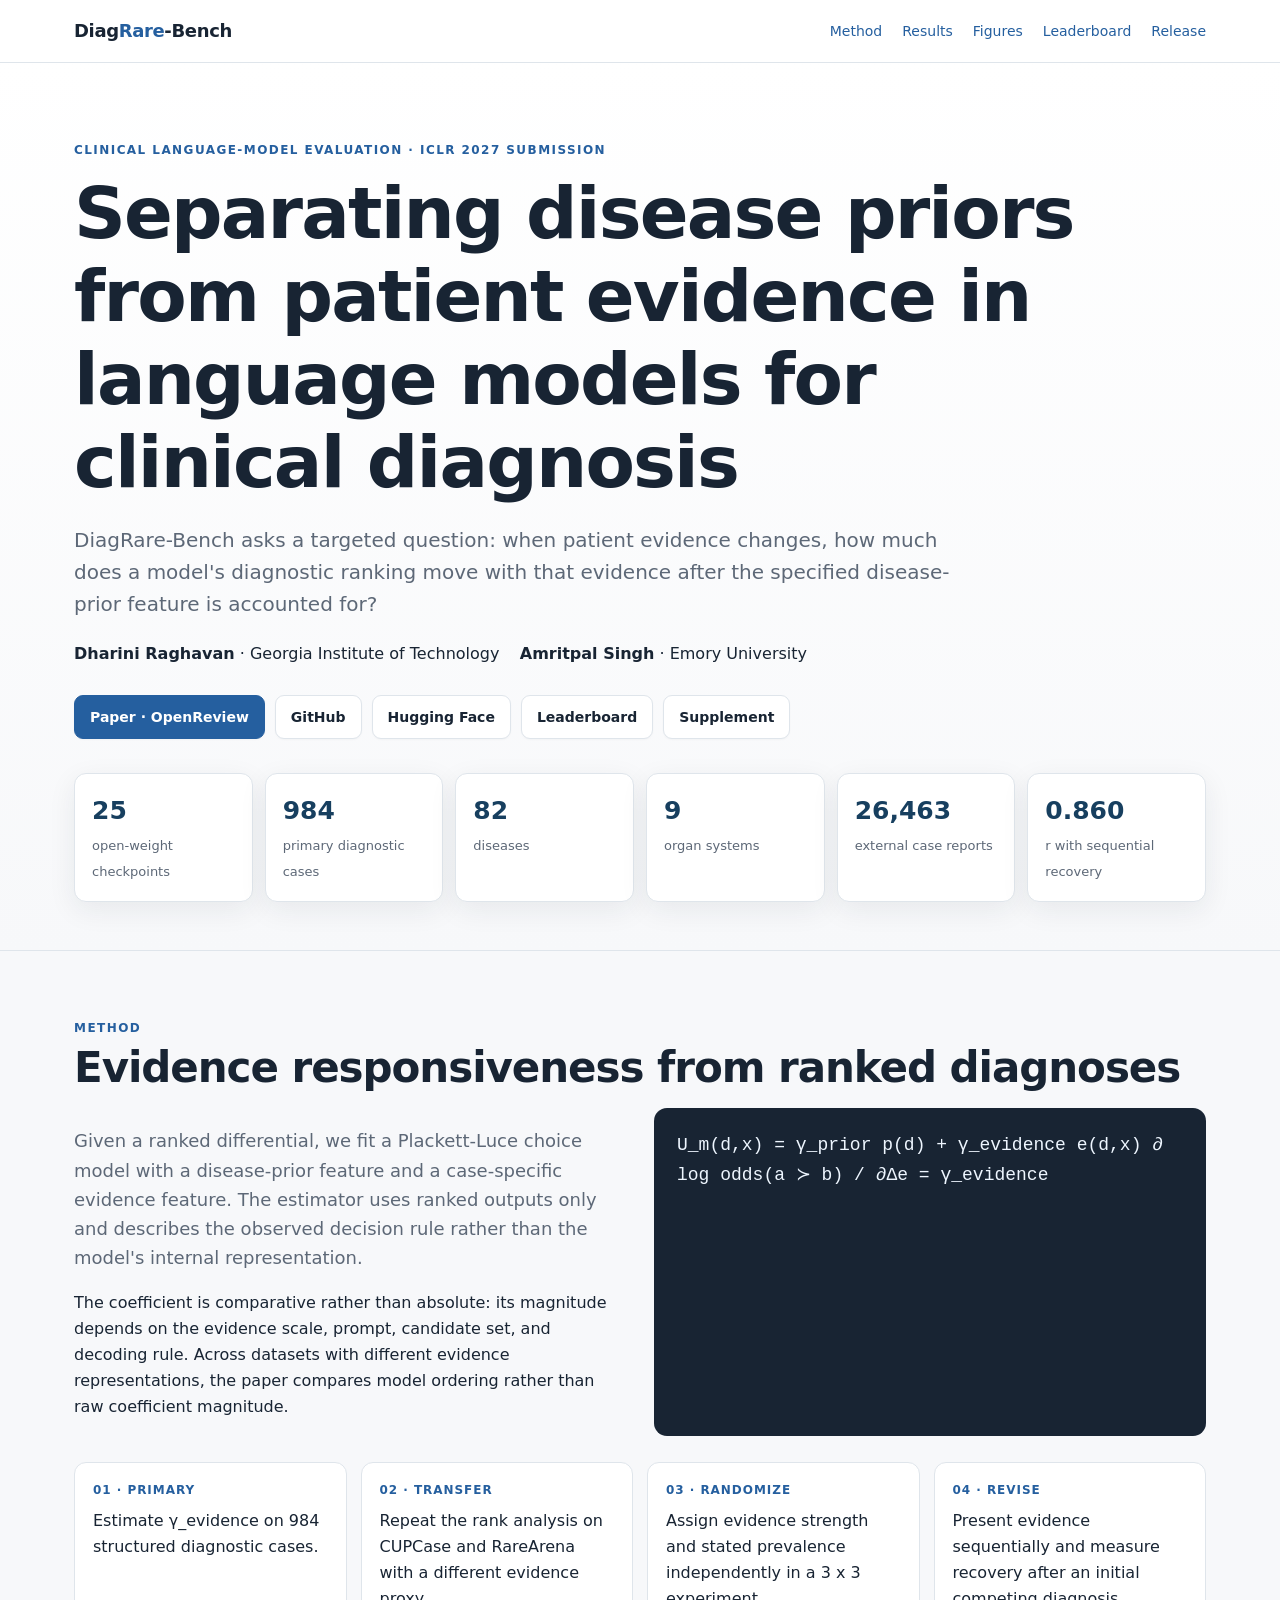
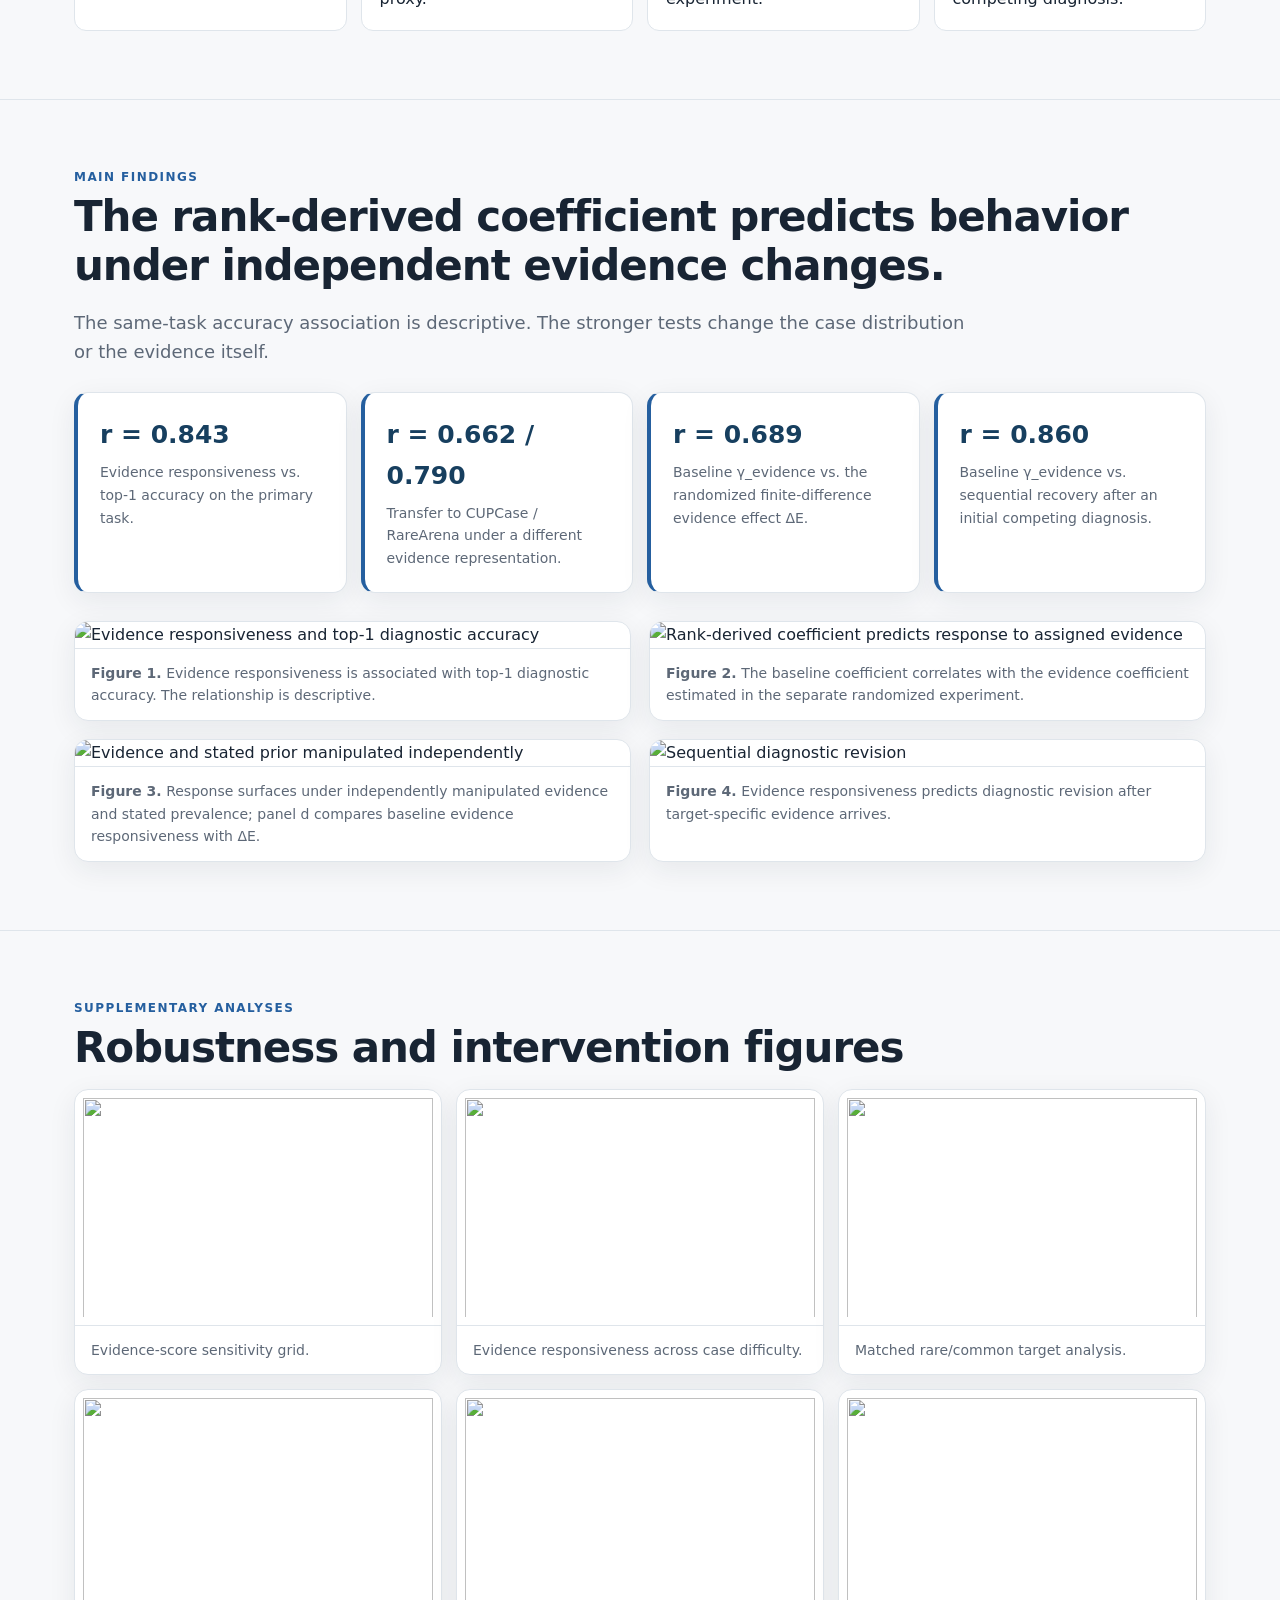
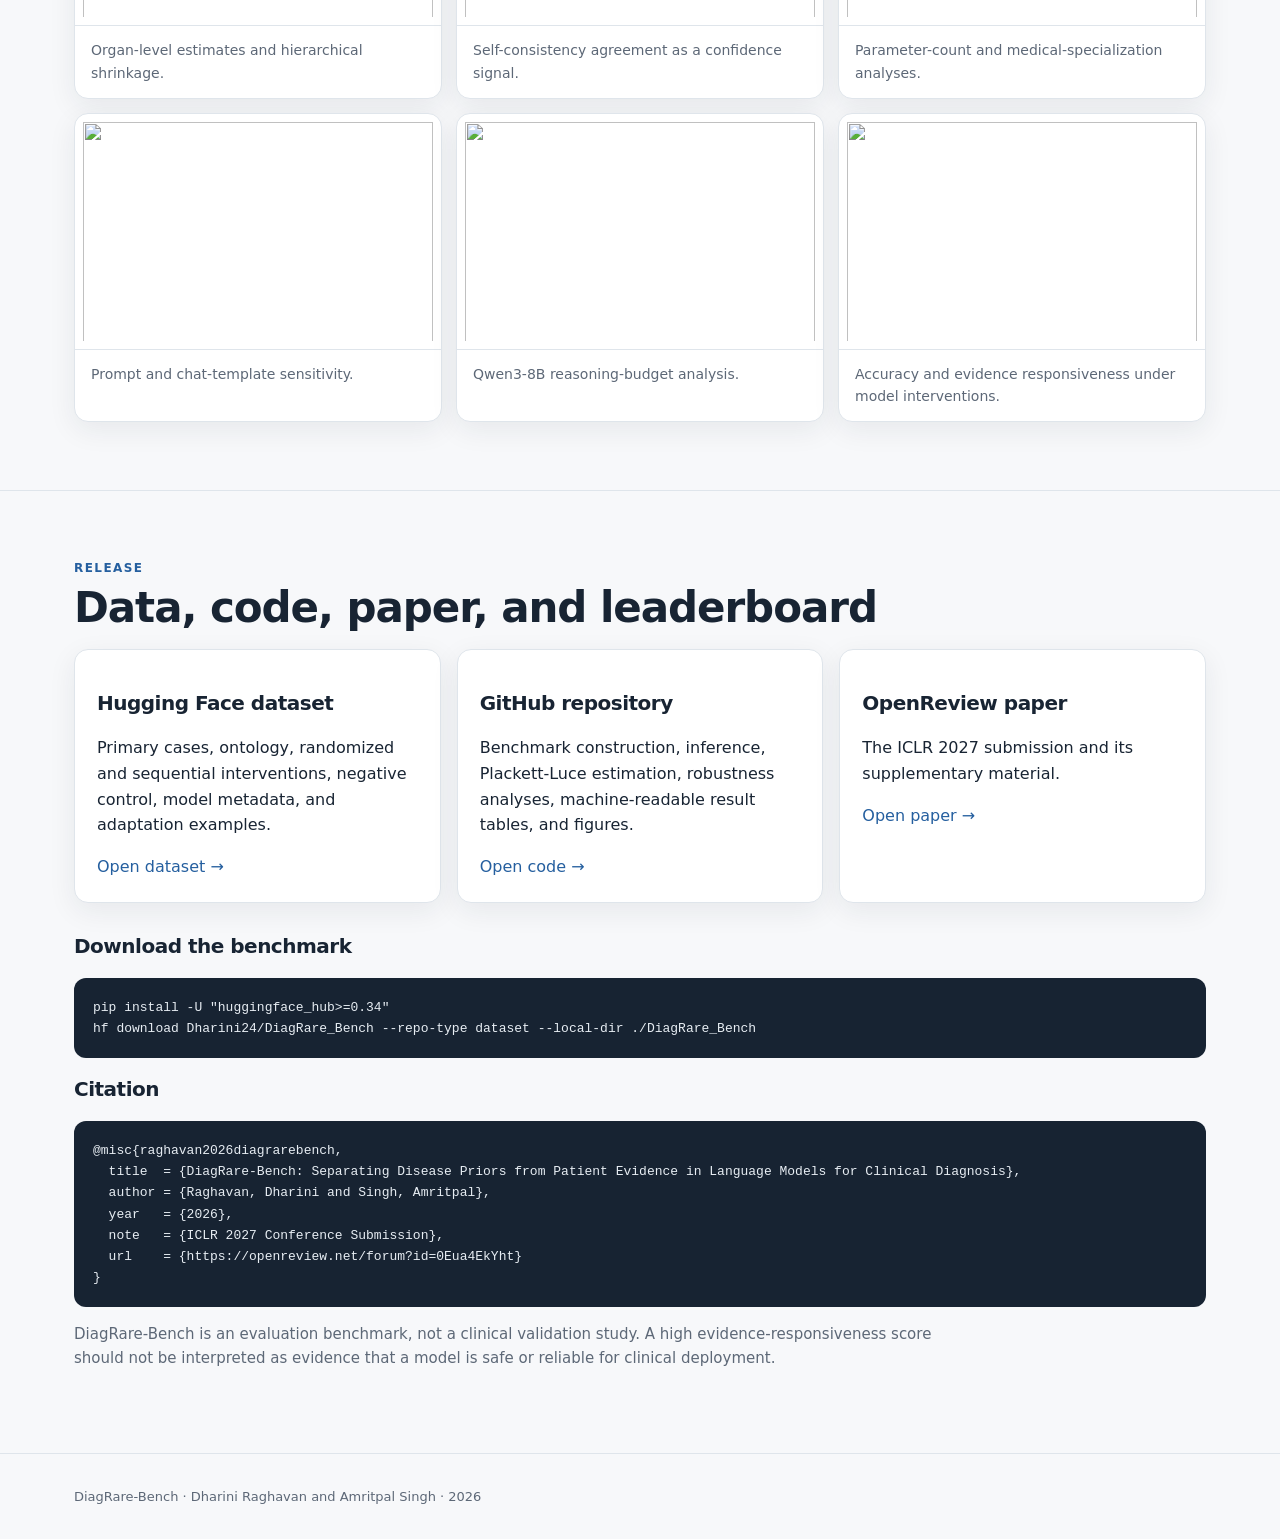
==== site/index.html @ 95823657 "update release files" ====
<!doctype html><html lang="en"><head><meta charset="utf-8"><meta name="viewport" content="width=device-width,initial-scale=1"><meta name="description" content="DiagRare-Bench separates disease priors from patient evidence in ranked diagnostic outputs and measures evidence responsiveness in clinical diagnosis."><meta property="og:title" content="DiagRare-Bench"><meta property="og:description" content="Separating disease priors from patient evidence in language models for clinical diagnosis."><meta property="og:image" content="/assets/figures/fig3_randomized_response.png"><title>DiagRare-Bench</title><style>
:root{--ink:#182433;--muted:#5d6877;--paper:#f7f8fa;--card:#fff;--line:#dfe5eb;--blue:#255f9f;--navy:#173f5f;--teal:#278f83;--gold:#c28c23;--red:#a94046;--shadow:0 8px 28px rgba(24,36,51,.075)}*{box-sizing:border-box}html{scroll-behavior:smooth}body{margin:0;background:var(--paper);color:var(--ink);font:16px/1.62 Inter,ui-sans-serif,system-ui,-apple-system,BlinkMacSystemFont,"Segoe UI",sans-serif}a{color:var(--blue);text-decoration:none}a:hover{text-decoration:underline}.wrap{max-width:1180px;margin:auto;padding:0 24px}nav{position:sticky;top:0;z-index:20;background:rgba(255,255,255,.96);backdrop-filter:blur(10px);border-bottom:1px solid var(--line)}nav .wrap{height:62px;display:flex;align-items:center;justify-content:space-between}.brand{font-weight:800;color:var(--ink);font-size:18px;letter-spacing:-.02em}.brand span{color:var(--blue)}.navlinks{display:flex;gap:20px;font-size:14px}.hero{background:linear-gradient(180deg,#fff 0%,#f7f8fa 100%);padding:78px 0 48px}.kicker{text-transform:uppercase;letter-spacing:.12em;font-weight:800;color:var(--blue);font-size:12px}h1,h2,h3{line-height:1.15;letter-spacing:-.025em}h1{font-size:clamp(42px,6vw,72px);margin:12px 0 16px;max-width:1000px}h2{font-size:clamp(29px,3.8vw,42px);margin:6px 0 16px}h3{font-size:20px}.subtitle{font-size:20px;color:var(--muted);max-width:900px}.authors{font-size:16px;margin-top:20px}.authors b{font-weight:750}.btns{display:flex;flex-wrap:wrap;gap:10px;margin:28px 0}.btn{display:inline-flex;align-items:center;padding:10px 15px;border:1px solid var(--line);border-radius:9px;background:#fff;color:var(--ink);font-size:14px;font-weight:700;box-shadow:0 1px 2px rgba(0,0,0,.03)}.btn.primary{background:var(--blue);color:#fff;border-color:var(--blue)}.metrics{display:grid;grid-template-columns:repeat(6,1fr);gap:12px;margin-top:34px}.metric{background:#fff;border:1px solid var(--line);border-radius:12px;padding:17px;box-shadow:var(--shadow)}.metric b{font-size:25px;color:var(--navy);display:block}.metric span{color:var(--muted);font-size:13px}section{padding:68px 0;border-top:1px solid var(--line)}.lead{color:var(--muted);font-size:18px;max-width:900px}.two{display:grid;grid-template-columns:1fr 1fr;gap:28px}.card{background:#fff;border:1px solid var(--line);border-radius:14px;padding:22px;box-shadow:var(--shadow)}.equation{font-family:ui-monospace,SFMono-Regular,Menlo,monospace;background:var(--ink);color:#eef6ff;border-radius:13px;padding:23px;font-size:18px;overflow:auto}.steps{display:grid;grid-template-columns:repeat(4,1fr);gap:14px;margin-top:26px}.step{background:#fff;border:1px solid var(--line);border-radius:12px;padding:18px}.step strong{display:block;color:var(--blue);font-size:12px;text-transform:uppercase;letter-spacing:.08em;margin-bottom:8px}.figs{display:grid;grid-template-columns:1fr 1fr;gap:18px;margin-top:28px}figure{margin:0;background:#fff;border:1px solid var(--line);border-radius:14px;overflow:hidden;box-shadow:var(--shadow)}figure img{display:block;width:100%;height:auto}figcaption{padding:13px 16px;color:var(--muted);font-size:14px;border-top:1px solid var(--line)}.gallery{display:grid;grid-template-columns:repeat(3,1fr);gap:14px}.gallery figure img{height:235px;object-fit:contain;padding:8px}.results{display:grid;grid-template-columns:repeat(4,1fr);gap:14px;margin-top:26px}.result{border-left:4px solid var(--blue)}.result b{font-size:25px;color:var(--navy)}.result p{margin:.4em 0 0;color:var(--muted);font-size:14px}.resource-grid{display:grid;grid-template-columns:repeat(3,1fr);gap:16px}pre{background:#172332;color:#e7edf3;padding:19px;border-radius:12px;overflow:auto;font-size:13px}footer{border-top:1px solid var(--line);padding:32px 0;color:var(--muted);font-size:13px}@media(max-width:900px){.metrics{grid-template-columns:repeat(3,1fr)}.two,.figs{grid-template-columns:1fr}.steps,.results{grid-template-columns:repeat(2,1fr)}.gallery,.resource-grid{grid-template-columns:1fr 1fr}}@media(max-width:620px){.navlinks{display:none}.hero{padding-top:50px}.metrics{grid-template-columns:repeat(2,1fr)}.steps,.results,.gallery,.resource-grid{grid-template-columns:1fr}}
</style></head><body><nav><div class="wrap"><a class="brand" href="#top">Diag<span>Rare</span>-Bench</a><div class="navlinks"><a href="#method">Method</a><a href="#results">Results</a><a href="#figures">Figures</a><a href="/leaderboard.html">Leaderboard</a><a href="#release">Release</a></div></div></nav><header id="top" class="hero"><div class="wrap"><div class="kicker">Clinical language-model evaluation · ICLR 2027 submission</div><h1>Separating disease priors from patient evidence in language models for clinical diagnosis</h1><p class="subtitle">DiagRare-Bench asks a targeted question: when patient evidence changes, how much does a model's diagnostic ranking move with that evidence after the specified disease-prior feature is accounted for?</p><div class="authors"><b>Dharini Raghavan</b> · Georgia Institute of Technology &nbsp;&nbsp; <b>Amritpal Singh</b> · Emory University</div><div class="btns"><a class="btn primary" href="https://openreview.net/forum?id=0Eua4EkYht">Paper · OpenReview</a><a class="btn" href="https://github.com/rdharini2001/DiagRare">GitHub</a><a class="btn" href="https://huggingface.co/datasets/Dharini24/DiagRare_Bench">Hugging Face</a><a class="btn" href="/leaderboard.html">Leaderboard</a><a class="btn" href="/supplementary.pdf">Supplement</a></div><div class="metrics"><div class="metric"><b>25</b><span>open-weight checkpoints</span></div><div class="metric"><b>984</b><span>primary diagnostic cases</span></div><div class="metric"><b>82</b><span>diseases</span></div><div class="metric"><b>9</b><span>organ systems</span></div><div class="metric"><b>26,463</b><span>external case reports</span></div><div class="metric"><b>0.860</b><span>r with sequential recovery</span></div></div></div></header>
<section id="method"><div class="wrap"><div class="kicker">Method</div><h2>Evidence responsiveness from ranked diagnoses</h2><div class="two"><div><p class="lead">Given a ranked differential, we fit a Plackett-Luce choice model with a disease-prior feature and a case-specific evidence feature. The estimator uses ranked outputs only and describes the observed decision rule rather than the model's internal representation.</p><p>The coefficient is comparative rather than absolute: its magnitude depends on the evidence scale, prompt, candidate set, and decoding rule. Across datasets with different evidence representations, the paper compares model ordering rather than raw coefficient magnitude.</p></div><div class="equation">U_m(d,x) = γ_prior p(d) + γ_evidence e(d,x)

∂ log odds(a ≻ b) / ∂Δe = γ_evidence</div></div><div class="steps"><div class="step"><strong>01 · Primary</strong>Estimate γ_evidence on 984 structured diagnostic cases.</div><div class="step"><strong>02 · Transfer</strong>Repeat the rank analysis on CUPCase and RareArena with a different evidence proxy.</div><div class="step"><strong>03 · Randomize</strong>Assign evidence strength and stated prevalence independently in a 3 x 3 experiment.</div><div class="step"><strong>04 · Revise</strong>Present evidence sequentially and measure recovery after an initial competing diagnosis.</div></div></div></section>
<section id="results"><div class="wrap"><div class="kicker">Main findings</div><h2>The rank-derived coefficient predicts behavior under independent evidence changes.</h2><p class="lead">The same-task accuracy association is descriptive. The stronger tests change the case distribution or the evidence itself.</p><div class="results"><div class="card result"><b>r = 0.843</b><p>Evidence responsiveness vs. top-1 accuracy on the primary task.</p></div><div class="card result"><b>r = 0.662 / 0.790</b><p>Transfer to CUPCase / RareArena under a different evidence representation.</p></div><div class="card result"><b>r = 0.689</b><p>Baseline γ_evidence vs. the randomized finite-difference evidence effect ΔE.</p></div><div class="card result"><b>r = 0.860</b><p>Baseline γ_evidence vs. sequential recovery after an initial competing diagnosis.</p></div></div><div class="figs"><figure><img src="/assets/figures/fig1_accuracy.png" alt="Evidence responsiveness and top-1 diagnostic accuracy"><figcaption><b>Figure 1.</b> Evidence responsiveness is associated with top-1 diagnostic accuracy. The relationship is descriptive.</figcaption></figure><figure><img src="/assets/figures/fig2_randomized_validation.png" alt="Rank-derived coefficient predicts response to assigned evidence"><figcaption><b>Figure 2.</b> The baseline coefficient correlates with the evidence coefficient estimated in the separate randomized experiment.</figcaption></figure><figure><img src="/assets/figures/fig3_randomized_response.png" alt="Evidence and stated prior manipulated independently"><figcaption><b>Figure 3.</b> Response surfaces under independently manipulated evidence and stated prevalence; panel d compares baseline evidence responsiveness with ΔE.</figcaption></figure><figure><img src="/assets/figures/fig4_sequential_revision.png" alt="Sequential diagnostic revision"><figcaption><b>Figure 4.</b> Evidence responsiveness predicts diagnostic revision after target-specific evidence arrives.</figcaption></figure></div></div></section>
<section id="figures"><div class="wrap"><div class="kicker">Supplementary analyses</div><h2>Robustness and intervention figures</h2><div class="gallery"><figure><img src="/assets/figures/fig_a1_sensitivity_grid.svg"><figcaption>Evidence-score sensitivity grid.</figcaption></figure><figure><img src="/assets/figures/fig_a2_difficulty_stratified.svg"><figcaption>Evidence responsiveness across case difficulty.</figcaption></figure><figure><img src="/assets/figures/fig_a3_rare_common_matched.svg"><figcaption>Matched rare/common target analysis.</figcaption></figure><figure><img src="/assets/figures/fig_a4_hierarchical_shrinkage.svg"><figcaption>Organ-level estimates and hierarchical shrinkage.</figcaption></figure><figure><img src="/assets/figures/fig_a5_selfconsistency_calibration.svg"><figcaption>Self-consistency agreement as a confidence signal.</figcaption></figure><figure><img src="/assets/figures/scaling_and_specialization.svg"><figcaption>Parameter-count and medical-specialization analyses.</figcaption></figure><figure><img src="/assets/figures/prompting_ablation.svg"><figcaption>Prompt and chat-template sensitivity.</figcaption></figure><figure><img src="/assets/figures/fig6_qwen3_thinking_budget.svg"><figcaption>Qwen3-8B reasoning-budget analysis.</figcaption></figure><figure><img src="/assets/figures/fig3_interventions.svg"><figcaption>Accuracy and evidence responsiveness under model interventions.</figcaption></figure></div></div></section>
<section id="release"><div class="wrap"><div class="kicker">Release</div><h2>Data, code, paper, and leaderboard</h2><div class="resource-grid"><div class="card"><h3>Hugging Face dataset</h3><p>Primary cases, ontology, randomized and sequential interventions, negative control, model metadata, and adaptation examples.</p><a href="https://huggingface.co/datasets/Dharini24/DiagRare_Bench">Open dataset →</a></div><div class="card"><h3>GitHub repository</h3><p>Benchmark construction, inference, Plackett-Luce estimation, robustness analyses, machine-readable result tables, and figures.</p><a href="https://github.com/rdharini2001/DiagRare">Open code →</a></div><div class="card"><h3>OpenReview paper</h3><p>The ICLR 2027 submission and its supplementary material.</p><a href="https://openreview.net/forum?id=0Eua4EkYht">Open paper →</a></div></div><h3 style="margin-top:32px">Download the benchmark</h3><pre>pip install -U "huggingface_hub&gt;=0.34"
hf download Dharini24/DiagRare_Bench --repo-type dataset --local-dir ./DiagRare_Bench</pre><h3>Citation</h3><pre>@misc{raghavan2026diagrarebench,
  title  = {DiagRare-Bench: Separating Disease Priors from Patient Evidence in Language Models for Clinical Diagnosis},
  author = {Raghavan, Dharini and Singh, Amritpal},
  year   = {2026},
  note   = {ICLR 2027 Conference Submission},
  url    = {https://openreview.net/forum?id=0Eua4EkYht}
}</pre><p class="lead" style="font-size:15px">DiagRare-Bench is an evaluation benchmark, not a clinical validation study. A high evidence-responsiveness score should not be interpreted as evidence that a model is safe or reliable for clinical deployment.</p></div></section><footer><div class="wrap">DiagRare-Bench · Dharini Raghavan and Amritpal Singh · 2026</div></footer></body></html>
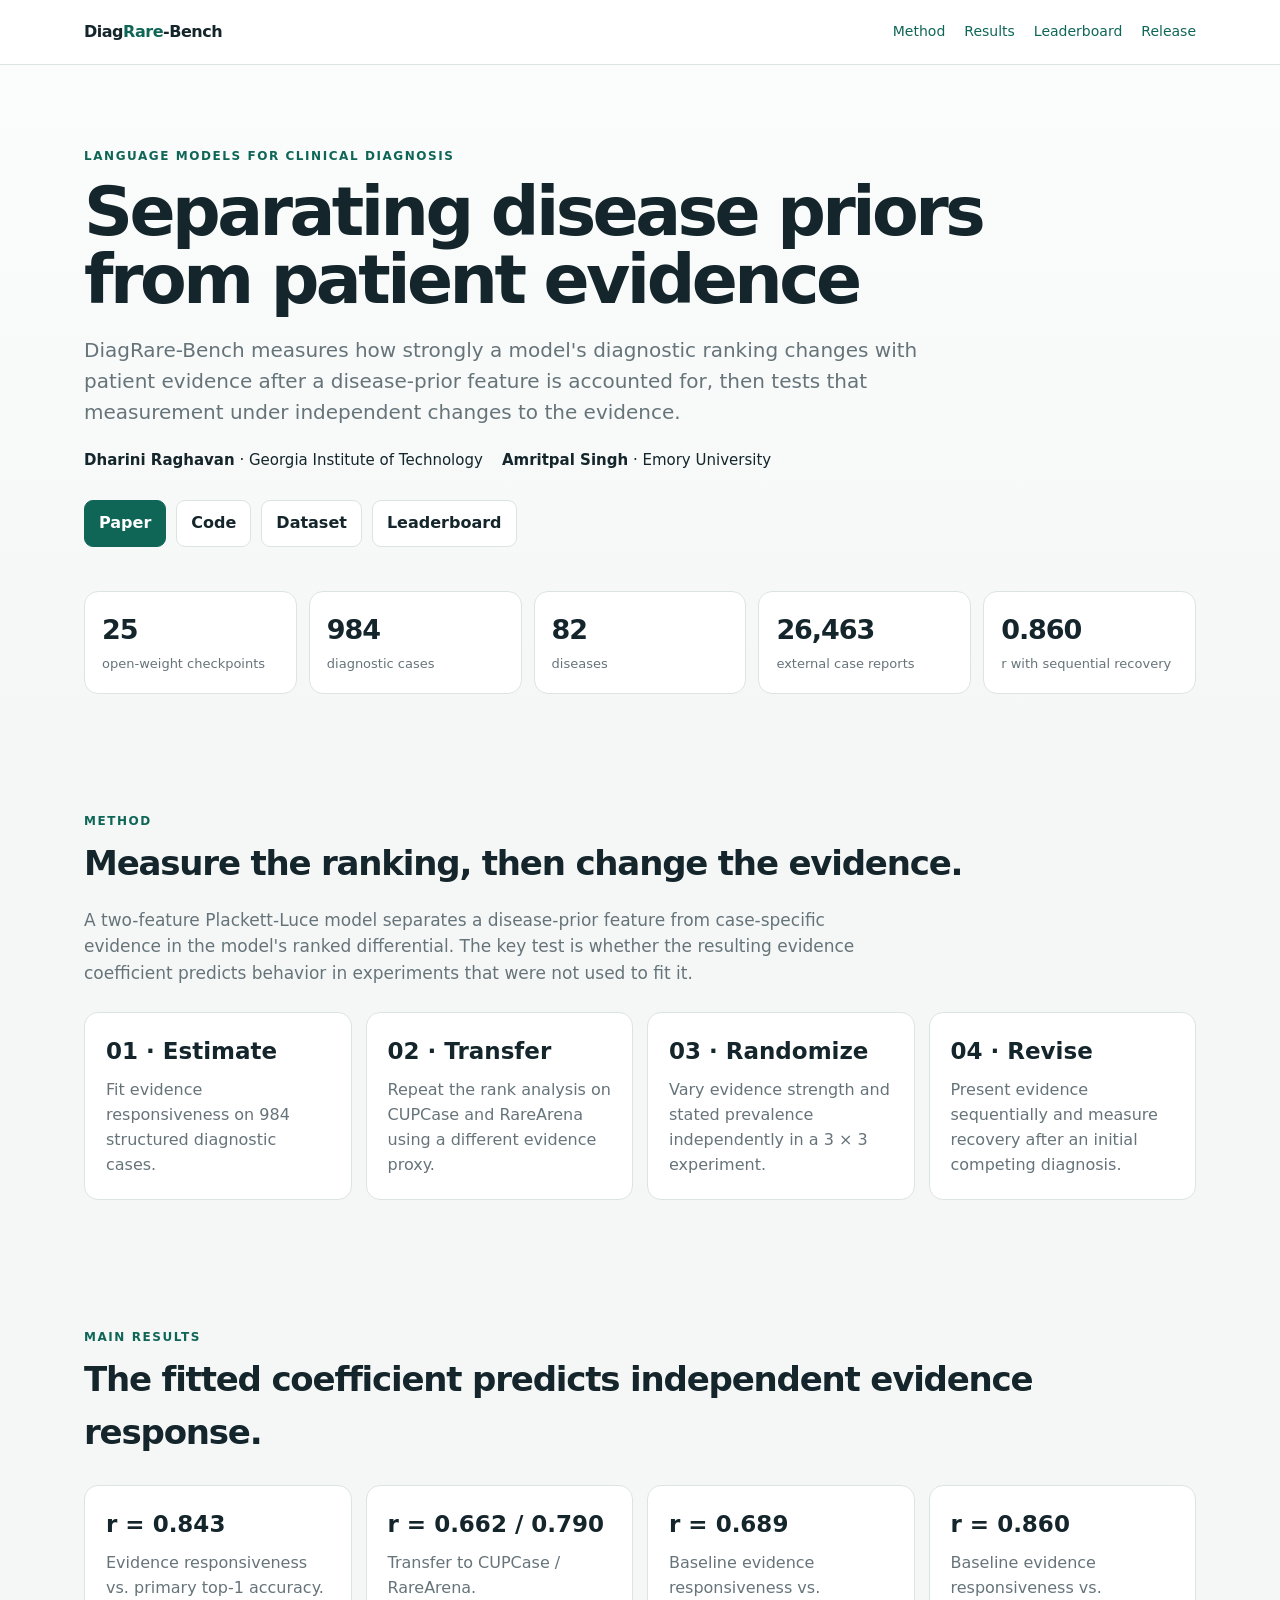
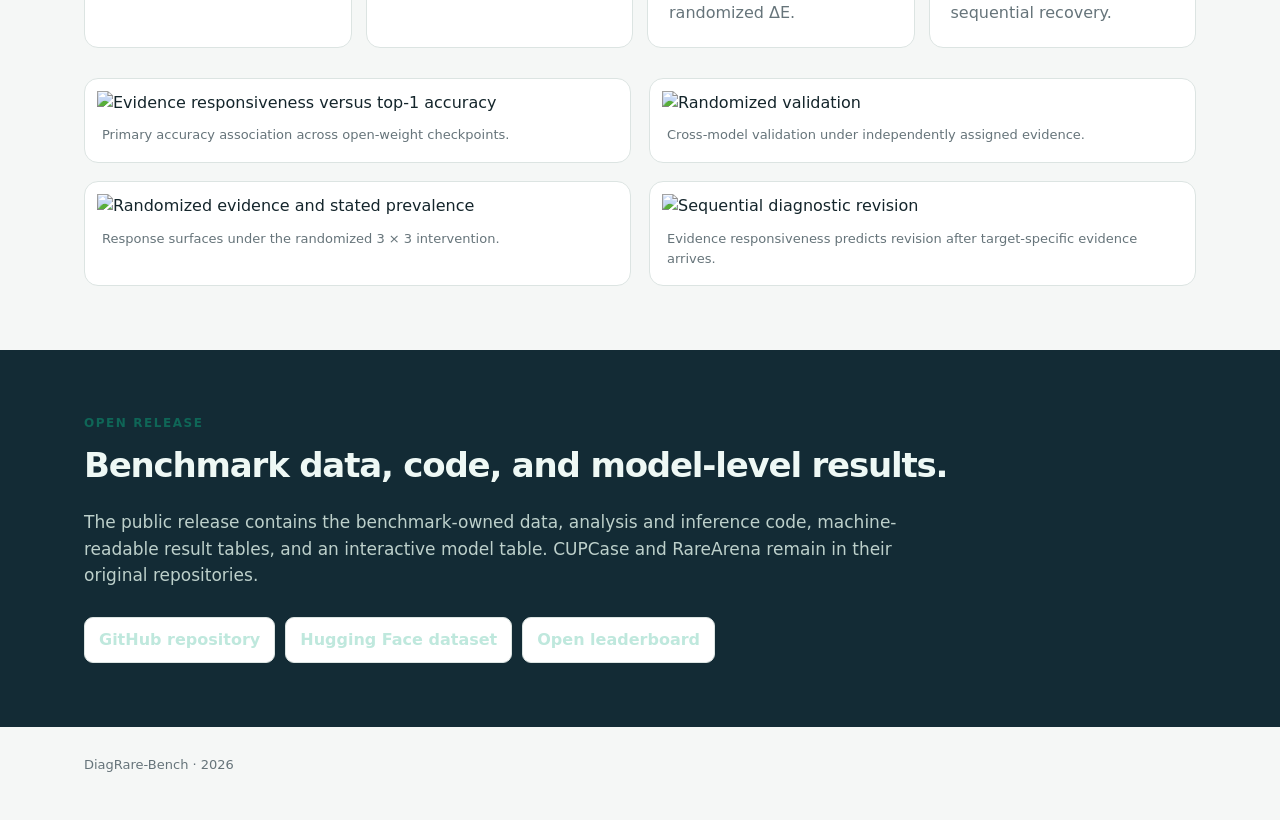
==== commit 5abf78a7: "updated release repo 4 Oct" ====
--- a/site/index.html
+++ b/site/index.html
@@ -1,16 +1,6 @@
-<!doctype html><html lang="en"><head><meta charset="utf-8"><meta name="viewport" content="width=device-width,initial-scale=1"><meta name="description" content="DiagRare-Bench separates disease priors from patient evidence in ranked diagnostic outputs and measures evidence responsiveness in clinical diagnosis."><meta property="og:title" content="DiagRare-Bench"><meta property="og:description" content="Separating disease priors from patient evidence in language models for clinical diagnosis."><meta property="og:image" content="/assets/figures/fig3_randomized_response.png"><title>DiagRare-Bench</title><style>
-:root{--ink:#182433;--muted:#5d6877;--paper:#f7f8fa;--card:#fff;--line:#dfe5eb;--blue:#255f9f;--navy:#173f5f;--teal:#278f83;--gold:#c28c23;--red:#a94046;--shadow:0 8px 28px rgba(24,36,51,.075)}*{box-sizing:border-box}html{scroll-behavior:smooth}body{margin:0;background:var(--paper);color:var(--ink);font:16px/1.62 Inter,ui-sans-serif,system-ui,-apple-system,BlinkMacSystemFont,"Segoe UI",sans-serif}a{color:var(--blue);text-decoration:none}a:hover{text-decoration:underline}.wrap{max-width:1180px;margin:auto;padding:0 24px}nav{position:sticky;top:0;z-index:20;background:rgba(255,255,255,.96);backdrop-filter:blur(10px);border-bottom:1px solid var(--line)}nav .wrap{height:62px;display:flex;align-items:center;justify-content:space-between}.brand{font-weight:800;color:var(--ink);font-size:18px;letter-spacing:-.02em}.brand span{color:var(--blue)}.navlinks{display:flex;gap:20px;font-size:14px}.hero{background:linear-gradient(180deg,#fff 0%,#f7f8fa 100%);padding:78px 0 48px}.kicker{text-transform:uppercase;letter-spacing:.12em;font-weight:800;color:var(--blue);font-size:12px}h1,h2,h3{line-height:1.15;letter-spacing:-.025em}h1{font-size:clamp(42px,6vw,72px);margin:12px 0 16px;max-width:1000px}h2{font-size:clamp(29px,3.8vw,42px);margin:6px 0 16px}h3{font-size:20px}.subtitle{font-size:20px;color:var(--muted);max-width:900px}.authors{font-size:16px;margin-top:20px}.authors b{font-weight:750}.btns{display:flex;flex-wrap:wrap;gap:10px;margin:28px 0}.btn{display:inline-flex;align-items:center;padding:10px 15px;border:1px solid var(--line);border-radius:9px;background:#fff;color:var(--ink);font-size:14px;font-weight:700;box-shadow:0 1px 2px rgba(0,0,0,.03)}.btn.primary{background:var(--blue);color:#fff;border-color:var(--blue)}.metrics{display:grid;grid-template-columns:repeat(6,1fr);gap:12px;margin-top:34px}.metric{background:#fff;border:1px solid var(--line);border-radius:12px;padding:17px;box-shadow:var(--shadow)}.metric b{font-size:25px;color:var(--navy);display:block}.metric span{color:var(--muted);font-size:13px}section{padding:68px 0;border-top:1px solid var(--line)}.lead{color:var(--muted);font-size:18px;max-width:900px}.two{display:grid;grid-template-columns:1fr 1fr;gap:28px}.card{background:#fff;border:1px solid var(--line);border-radius:14px;padding:22px;box-shadow:var(--shadow)}.equation{font-family:ui-monospace,SFMono-Regular,Menlo,monospace;background:var(--ink);color:#eef6ff;border-radius:13px;padding:23px;font-size:18px;overflow:auto}.steps{display:grid;grid-template-columns:repeat(4,1fr);gap:14px;margin-top:26px}.step{background:#fff;border:1px solid var(--line);border-radius:12px;padding:18px}.step strong{display:block;color:var(--blue);font-size:12px;text-transform:uppercase;letter-spacing:.08em;margin-bottom:8px}.figs{display:grid;grid-template-columns:1fr 1fr;gap:18px;margin-top:28px}figure{margin:0;background:#fff;border:1px solid var(--line);border-radius:14px;overflow:hidden;box-shadow:var(--shadow)}figure img{display:block;width:100%;height:auto}figcaption{padding:13px 16px;color:var(--muted);font-size:14px;border-top:1px solid var(--line)}.gallery{display:grid;grid-template-columns:repeat(3,1fr);gap:14px}.gallery figure img{height:235px;object-fit:contain;padding:8px}.results{display:grid;grid-template-columns:repeat(4,1fr);gap:14px;margin-top:26px}.result{border-left:4px solid var(--blue)}.result b{font-size:25px;color:var(--navy)}.result p{margin:.4em 0 0;color:var(--muted);font-size:14px}.resource-grid{display:grid;grid-template-columns:repeat(3,1fr);gap:16px}pre{background:#172332;color:#e7edf3;padding:19px;border-radius:12px;overflow:auto;font-size:13px}footer{border-top:1px solid var(--line);padding:32px 0;color:var(--muted);font-size:13px}@media(max-width:900px){.metrics{grid-template-columns:repeat(3,1fr)}.two,.figs{grid-template-columns:1fr}.steps,.results{grid-template-columns:repeat(2,1fr)}.gallery,.resource-grid{grid-template-columns:1fr 1fr}}@media(max-width:620px){.navlinks{display:none}.hero{padding-top:50px}.metrics{grid-template-columns:repeat(2,1fr)}.steps,.results,.gallery,.resource-grid{grid-template-columns:1fr}}
-</style></head><body><nav><div class="wrap"><a class="brand" href="#top">Diag<span>Rare</span>-Bench</a><div class="navlinks"><a href="#method">Method</a><a href="#results">Results</a><a href="#figures">Figures</a><a href="/leaderboard.html">Leaderboard</a><a href="#release">Release</a></div></div></nav><header id="top" class="hero"><div class="wrap"><div class="kicker">Clinical language-model evaluation · ICLR 2027 submission</div><h1>Separating disease priors from patient evidence in language models for clinical diagnosis</h1><p class="subtitle">DiagRare-Bench asks a targeted question: when patient evidence changes, how much does a model's diagnostic ranking move with that evidence after the specified disease-prior feature is accounted for?</p><div class="authors"><b>Dharini Raghavan</b> · Georgia Institute of Technology &nbsp;&nbsp; <b>Amritpal Singh</b> · Emory University</div><div class="btns"><a class="btn primary" href="https://openreview.net/forum?id=0Eua4EkYht">Paper · OpenReview</a><a class="btn" href="https://github.com/rdharini2001/DiagRare">GitHub</a><a class="btn" href="https://huggingface.co/datasets/Dharini24/DiagRare_Bench">Hugging Face</a><a class="btn" href="/leaderboard.html">Leaderboard</a><a class="btn" href="/supplementary.pdf">Supplement</a></div><div class="metrics"><div class="metric"><b>25</b><span>open-weight checkpoints</span></div><div class="metric"><b>984</b><span>primary diagnostic cases</span></div><div class="metric"><b>82</b><span>diseases</span></div><div class="metric"><b>9</b><span>organ systems</span></div><div class="metric"><b>26,463</b><span>external case reports</span></div><div class="metric"><b>0.860</b><span>r with sequential recovery</span></div></div></div></header>
-<section id="method"><div class="wrap"><div class="kicker">Method</div><h2>Evidence responsiveness from ranked diagnoses</h2><div class="two"><div><p class="lead">Given a ranked differential, we fit a Plackett-Luce choice model with a disease-prior feature and a case-specific evidence feature. The estimator uses ranked outputs only and describes the observed decision rule rather than the model's internal representation.</p><p>The coefficient is comparative rather than absolute: its magnitude depends on the evidence scale, prompt, candidate set, and decoding rule. Across datasets with different evidence representations, the paper compares model ordering rather than raw coefficient magnitude.</p></div><div class="equation">U_m(d,x) = γ_prior p(d) + γ_evidence e(d,x)
-
-∂ log odds(a ≻ b) / ∂Δe = γ_evidence</div></div><div class="steps"><div class="step"><strong>01 · Primary</strong>Estimate γ_evidence on 984 structured diagnostic cases.</div><div class="step"><strong>02 · Transfer</strong>Repeat the rank analysis on CUPCase and RareArena with a different evidence proxy.</div><div class="step"><strong>03 · Randomize</strong>Assign evidence strength and stated prevalence independently in a 3 x 3 experiment.</div><div class="step"><strong>04 · Revise</strong>Present evidence sequentially and measure recovery after an initial competing diagnosis.</div></div></div></section>
-<section id="results"><div class="wrap"><div class="kicker">Main findings</div><h2>The rank-derived coefficient predicts behavior under independent evidence changes.</h2><p class="lead">The same-task accuracy association is descriptive. The stronger tests change the case distribution or the evidence itself.</p><div class="results"><div class="card result"><b>r = 0.843</b><p>Evidence responsiveness vs. top-1 accuracy on the primary task.</p></div><div class="card result"><b>r = 0.662 / 0.790</b><p>Transfer to CUPCase / RareArena under a different evidence representation.</p></div><div class="card result"><b>r = 0.689</b><p>Baseline γ_evidence vs. the randomized finite-difference evidence effect ΔE.</p></div><div class="card result"><b>r = 0.860</b><p>Baseline γ_evidence vs. sequential recovery after an initial competing diagnosis.</p></div></div><div class="figs"><figure><img src="/assets/figures/fig1_accuracy.png" alt="Evidence responsiveness and top-1 diagnostic accuracy"><figcaption><b>Figure 1.</b> Evidence responsiveness is associated with top-1 diagnostic accuracy. The relationship is descriptive.</figcaption></figure><figure><img src="/assets/figures/fig2_randomized_validation.png" alt="Rank-derived coefficient predicts response to assigned evidence"><figcaption><b>Figure 2.</b> The baseline coefficient correlates with the evidence coefficient estimated in the separate randomized experiment.</figcaption></figure><figure><img src="/assets/figures/fig3_randomized_response.png" alt="Evidence and stated prior manipulated independently"><figcaption><b>Figure 3.</b> Response surfaces under independently manipulated evidence and stated prevalence; panel d compares baseline evidence responsiveness with ΔE.</figcaption></figure><figure><img src="/assets/figures/fig4_sequential_revision.png" alt="Sequential diagnostic revision"><figcaption><b>Figure 4.</b> Evidence responsiveness predicts diagnostic revision after target-specific evidence arrives.</figcaption></figure></div></div></section>
-<section id="figures"><div class="wrap"><div class="kicker">Supplementary analyses</div><h2>Robustness and intervention figures</h2><div class="gallery"><figure><img src="/assets/figures/fig_a1_sensitivity_grid.svg"><figcaption>Evidence-score sensitivity grid.</figcaption></figure><figure><img src="/assets/figures/fig_a2_difficulty_stratified.svg"><figcaption>Evidence responsiveness across case difficulty.</figcaption></figure><figure><img src="/assets/figures/fig_a3_rare_common_matched.svg"><figcaption>Matched rare/common target analysis.</figcaption></figure><figure><img src="/assets/figures/fig_a4_hierarchical_shrinkage.svg"><figcaption>Organ-level estimates and hierarchical shrinkage.</figcaption></figure><figure><img src="/assets/figures/fig_a5_selfconsistency_calibration.svg"><figcaption>Self-consistency agreement as a confidence signal.</figcaption></figure><figure><img src="/assets/figures/scaling_and_specialization.svg"><figcaption>Parameter-count and medical-specialization analyses.</figcaption></figure><figure><img src="/assets/figures/prompting_ablation.svg"><figcaption>Prompt and chat-template sensitivity.</figcaption></figure><figure><img src="/assets/figures/fig6_qwen3_thinking_budget.svg"><figcaption>Qwen3-8B reasoning-budget analysis.</figcaption></figure><figure><img src="/assets/figures/fig3_interventions.svg"><figcaption>Accuracy and evidence responsiveness under model interventions.</figcaption></figure></div></div></section>
-<section id="release"><div class="wrap"><div class="kicker">Release</div><h2>Data, code, paper, and leaderboard</h2><div class="resource-grid"><div class="card"><h3>Hugging Face dataset</h3><p>Primary cases, ontology, randomized and sequential interventions, negative control, model metadata, and adaptation examples.</p><a href="https://huggingface.co/datasets/Dharini24/DiagRare_Bench">Open dataset →</a></div><div class="card"><h3>GitHub repository</h3><p>Benchmark construction, inference, Plackett-Luce estimation, robustness analyses, machine-readable result tables, and figures.</p><a href="https://github.com/rdharini2001/DiagRare">Open code →</a></div><div class="card"><h3>OpenReview paper</h3><p>The ICLR 2027 submission and its supplementary material.</p><a href="https://openreview.net/forum?id=0Eua4EkYht">Open paper →</a></div></div><h3 style="margin-top:32px">Download the benchmark</h3><pre>pip install -U "huggingface_hub&gt;=0.34"
-hf download Dharini24/DiagRare_Bench --repo-type dataset --local-dir ./DiagRare_Bench</pre><h3>Citation</h3><pre>@misc{raghavan2026diagrarebench,
-  title  = {DiagRare-Bench: Separating Disease Priors from Patient Evidence in Language Models for Clinical Diagnosis},
-  author = {Raghavan, Dharini and Singh, Amritpal},
-  year   = {2026},
-  note   = {ICLR 2027 Conference Submission},
-  url    = {https://openreview.net/forum?id=0Eua4EkYht}
-}</pre><p class="lead" style="font-size:15px">DiagRare-Bench is an evaluation benchmark, not a clinical validation study. A high evidence-responsiveness score should not be interpreted as evidence that a model is safe or reliable for clinical deployment.</p></div></section><footer><div class="wrap">DiagRare-Bench · Dharini Raghavan and Amritpal Singh · 2026</div></footer></body></html>+<!doctype html><html lang="en"><head><meta charset="utf-8"><meta name="viewport" content="width=device-width,initial-scale=1"><title>DiagRare-Bench</title><meta name="description" content="DiagRare-Bench separates disease priors from patient evidence in ranked diagnostic outputs."><style>
+:root{--bg:#f5f7f6;--paper:#fff;--ink:#14252b;--muted:#66747a;--line:#dce4e2;--green:#0f6657;--navy:#173f5f}*{box-sizing:border-box}body{margin:0;background:var(--bg);color:var(--ink);font-family:Inter,ui-sans-serif,system-ui,-apple-system,"Segoe UI",sans-serif;line-height:1.56}a{color:var(--green);text-decoration:none}a:hover{text-decoration:underline}.wrap{max-width:1160px;margin:auto;padding:0 24px}nav{background:#fff;border-bottom:1px solid var(--line);position:sticky;top:0;z-index:5}nav .wrap{height:64px;display:flex;align-items:center;justify-content:space-between}.brand{font-weight:850;color:var(--ink);letter-spacing:-.03em}.brand span{color:var(--green)}.links{display:flex;gap:19px;font-size:14px;flex-wrap:wrap}header{padding:82px 0 54px;background:linear-gradient(180deg,#fbfdfc 0%,#f5f7f6 100%)}.eyebrow{font-size:12px;text-transform:uppercase;letter-spacing:.13em;font-weight:800;color:var(--green)}h1{font-size:clamp(38px,6vw,68px);line-height:1.01;letter-spacing:-.052em;margin:12px 0 20px;max-width:1050px}.subtitle{font-size:20px;color:var(--muted);max-width:880px}.authors{margin-top:18px;font-size:15px}.buttons{display:flex;gap:10px;flex-wrap:wrap;margin-top:28px}.btn{display:inline-block;border:1px solid var(--line);border-radius:9px;background:#fff;padding:10px 14px;font-weight:700;color:var(--ink)}.btn.primary{background:var(--green);color:#fff;border-color:var(--green)}.metrics{display:grid;grid-template-columns:repeat(5,1fr);gap:12px;margin-top:44px}.metric{background:#fff;border:1px solid var(--line);border-radius:14px;padding:17px}.metric b{font-size:27px;display:block;letter-spacing:-.04em}.metric span{font-size:13px;color:var(--muted)}section{padding:64px 0}h2{font-size:34px;letter-spacing:-.035em;margin:6px 0 14px}.lead{font-size:17px;color:var(--muted);max-width:820px}.steps,.results{display:grid;grid-template-columns:repeat(4,1fr);gap:14px;margin-top:26px}.card{background:#fff;border:1px solid var(--line);border-radius:14px;padding:21px}.card b{font-size:23px}.card p{color:var(--muted);margin:8px 0 0}.figs{display:grid;grid-template-columns:1fr 1fr;gap:18px;margin-top:30px}figure{margin:0;background:#fff;border:1px solid var(--line);border-radius:14px;padding:12px}figure img{width:100%;display:block}figcaption{font-size:13px;color:var(--muted);padding:10px 5px 4px}.release{background:#132b35;color:#eef8f5}.release .lead{color:#bdd0cb}.release a{color:#bfe8dd}footer{padding:28px 0 44px;color:var(--muted);font-size:13px}@media(max-width:850px){.metrics{grid-template-columns:1fr 1fr}.steps,.results{grid-template-columns:1fr 1fr}.figs{grid-template-columns:1fr}.links{display:none}}@media(max-width:520px){.metrics,.steps,.results{grid-template-columns:1fr}}
+</style></head><body><nav><div class="wrap"><a class="brand" href="#top">Diag<span>Rare</span>-Bench</a><div class="links"><a href="#method">Method</a><a href="#results">Results</a><a href="leaderboard.html">Leaderboard</a><a href="#release">Release</a></div></div></nav><header id="top"><div class="wrap"><div class="eyebrow">Language models for clinical diagnosis</div><h1>Separating disease priors from patient evidence</h1><p class="subtitle">DiagRare-Bench measures how strongly a model's diagnostic ranking changes with patient evidence after a disease-prior feature is accounted for, then tests that measurement under independent changes to the evidence.</p><div class="authors"><b>Dharini Raghavan</b> · Georgia Institute of Technology &nbsp;&nbsp; <b>Amritpal Singh</b> · Emory University</div><div class="buttons"><a class="btn primary" href="https://openreview.net/forum?id=0Eua4EkYht">Paper</a><a class="btn" href="https://github.com/rdharini2001/DiagRare">Code</a><a class="btn" href="https://huggingface.co/datasets/Dharini24/DiagRare_Bench">Dataset</a><a class="btn" href="leaderboard.html">Leaderboard</a></div><div class="metrics"><div class="metric"><b>25</b><span>open-weight checkpoints</span></div><div class="metric"><b>984</b><span>diagnostic cases</span></div><div class="metric"><b>82</b><span>diseases</span></div><div class="metric"><b>26,463</b><span>external case reports</span></div><div class="metric"><b>0.860</b><span>r with sequential recovery</span></div></div></div></header>
+<section id="method"><div class="wrap"><div class="eyebrow">Method</div><h2>Measure the ranking, then change the evidence.</h2><p class="lead">A two-feature Plackett-Luce model separates a disease-prior feature from case-specific evidence in the model's ranked differential. The key test is whether the resulting evidence coefficient predicts behavior in experiments that were not used to fit it.</p><div class="steps"><div class="card"><b>01 · Estimate</b><p>Fit evidence responsiveness on 984 structured diagnostic cases.</p></div><div class="card"><b>02 · Transfer</b><p>Repeat the rank analysis on CUPCase and RareArena using a different evidence proxy.</p></div><div class="card"><b>03 · Randomize</b><p>Vary evidence strength and stated prevalence independently in a 3 × 3 experiment.</p></div><div class="card"><b>04 · Revise</b><p>Present evidence sequentially and measure recovery after an initial competing diagnosis.</p></div></div></div></section>
+<section id="results"><div class="wrap"><div class="eyebrow">Main results</div><h2>The fitted coefficient predicts independent evidence response.</h2><div class="results"><div class="card"><b>r = 0.843</b><p>Evidence responsiveness vs. primary top-1 accuracy.</p></div><div class="card"><b>r = 0.662 / 0.790</b><p>Transfer to CUPCase / RareArena.</p></div><div class="card"><b>r = 0.689</b><p>Baseline evidence responsiveness vs. randomized ΔE.</p></div><div class="card"><b>r = 0.860</b><p>Baseline evidence responsiveness vs. sequential recovery.</p></div></div><div class="figs"><figure><img src="assets/figures/fig1_accuracy.png" alt="Evidence responsiveness versus top-1 accuracy"><figcaption>Primary accuracy association across open-weight checkpoints.</figcaption></figure><figure><img src="assets/figures/fig2_randomized_validation.png" alt="Randomized validation"><figcaption>Cross-model validation under independently assigned evidence.</figcaption></figure><figure><img src="assets/figures/fig3_randomized_response.png" alt="Randomized evidence and stated prevalence"><figcaption>Response surfaces under the randomized 3 × 3 intervention.</figcaption></figure><figure><img src="assets/figures/fig4_sequential_revision.png" alt="Sequential diagnostic revision"><figcaption>Evidence responsiveness predicts revision after target-specific evidence arrives.</figcaption></figure></div></div></section>
+<section id="release" class="release"><div class="wrap"><div class="eyebrow">Open release</div><h2>Benchmark data, code, and model-level results.</h2><p class="lead">The public release contains the benchmark-owned data, analysis and inference code, machine-readable result tables, and an interactive model table. CUPCase and RareArena remain in their original repositories.</p><div class="buttons"><a class="btn" href="https://github.com/rdharini2001/DiagRare">GitHub repository</a><a class="btn" href="https://huggingface.co/datasets/Dharini24/DiagRare_Bench">Hugging Face dataset</a><a class="btn" href="leaderboard.html">Open leaderboard</a></div></div></section><footer><div class="wrap">DiagRare-Bench · 2026</div></footer></body></html>
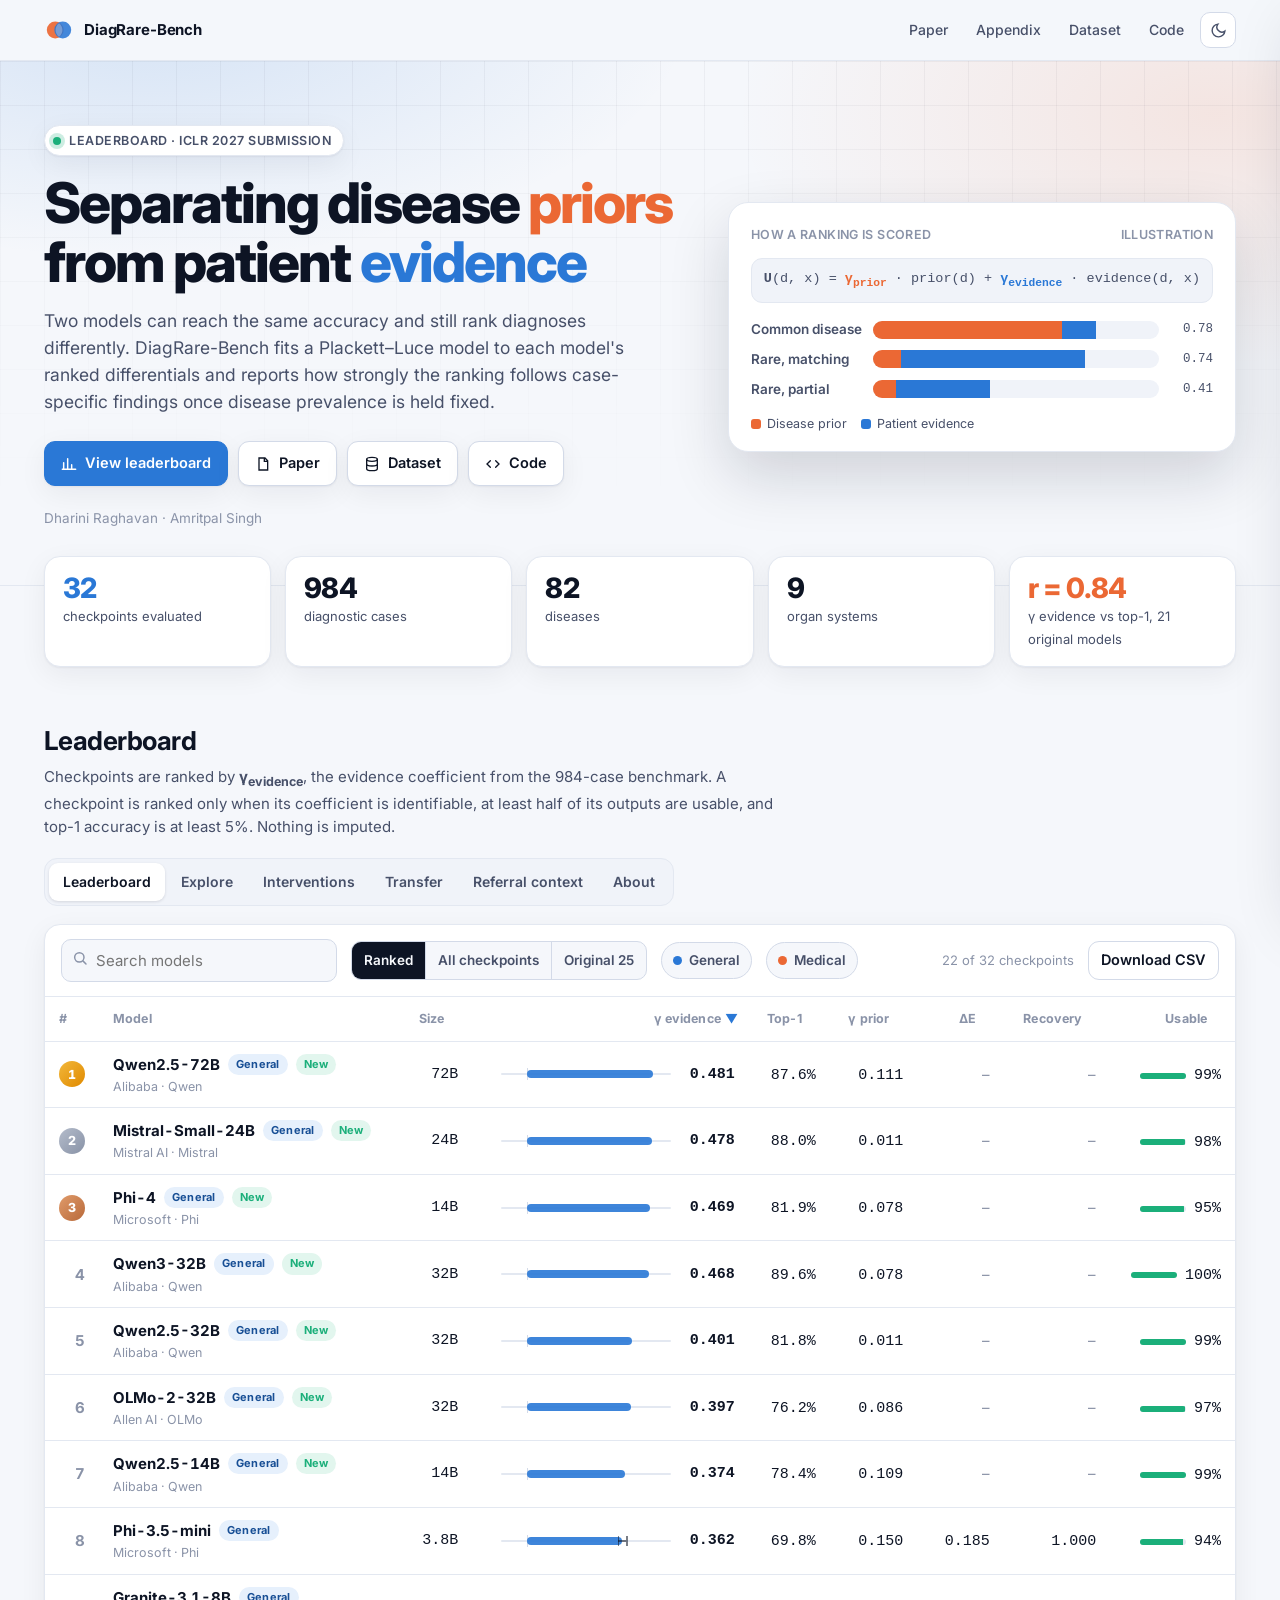
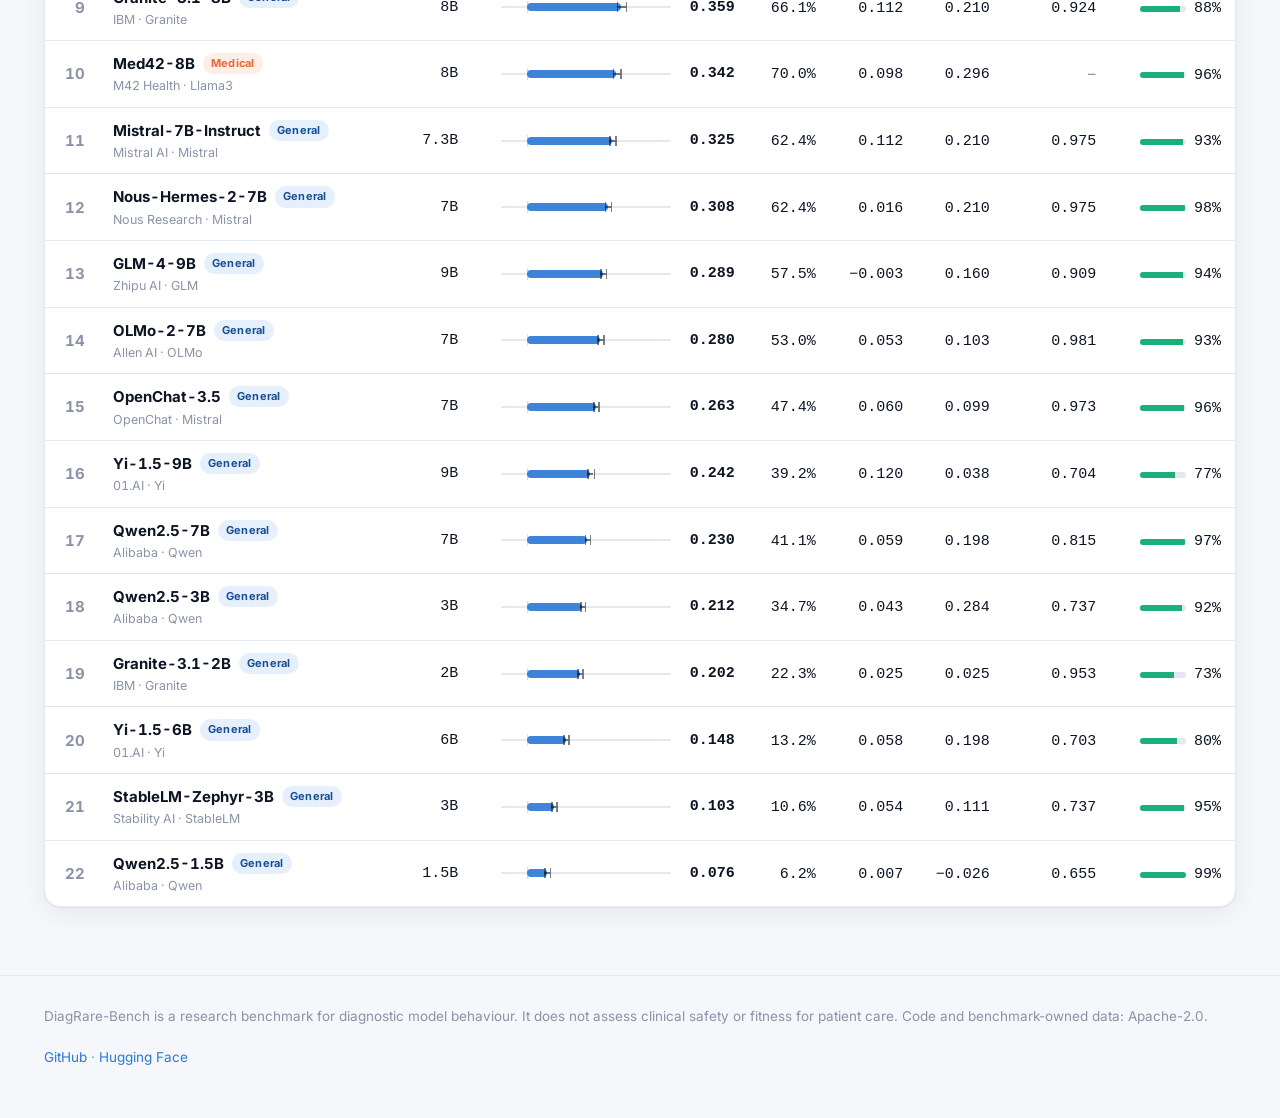
==== commit 60a57760: "Redesign the leaderboard and README New static leaderboard (sortable table, comparison explorer, int" ====
--- a/site/index.html
+++ b/site/index.html
@@ -1,6 +1,154 @@
-<!doctype html><html lang="en"><head><meta charset="utf-8"><meta name="viewport" content="width=device-width,initial-scale=1"><title>DiagRare-Bench</title><meta name="description" content="DiagRare-Bench separates disease priors from patient evidence in ranked diagnostic outputs."><style>
-:root{--bg:#f5f7f6;--paper:#fff;--ink:#14252b;--muted:#66747a;--line:#dce4e2;--green:#0f6657;--navy:#173f5f}*{box-sizing:border-box}body{margin:0;background:var(--bg);color:var(--ink);font-family:Inter,ui-sans-serif,system-ui,-apple-system,"Segoe UI",sans-serif;line-height:1.56}a{color:var(--green);text-decoration:none}a:hover{text-decoration:underline}.wrap{max-width:1160px;margin:auto;padding:0 24px}nav{background:#fff;border-bottom:1px solid var(--line);position:sticky;top:0;z-index:5}nav .wrap{height:64px;display:flex;align-items:center;justify-content:space-between}.brand{font-weight:850;color:var(--ink);letter-spacing:-.03em}.brand span{color:var(--green)}.links{display:flex;gap:19px;font-size:14px;flex-wrap:wrap}header{padding:82px 0 54px;background:linear-gradient(180deg,#fbfdfc 0%,#f5f7f6 100%)}.eyebrow{font-size:12px;text-transform:uppercase;letter-spacing:.13em;font-weight:800;color:var(--green)}h1{font-size:clamp(38px,6vw,68px);line-height:1.01;letter-spacing:-.052em;margin:12px 0 20px;max-width:1050px}.subtitle{font-size:20px;color:var(--muted);max-width:880px}.authors{margin-top:18px;font-size:15px}.buttons{display:flex;gap:10px;flex-wrap:wrap;margin-top:28px}.btn{display:inline-block;border:1px solid var(--line);border-radius:9px;background:#fff;padding:10px 14px;font-weight:700;color:var(--ink)}.btn.primary{background:var(--green);color:#fff;border-color:var(--green)}.metrics{display:grid;grid-template-columns:repeat(5,1fr);gap:12px;margin-top:44px}.metric{background:#fff;border:1px solid var(--line);border-radius:14px;padding:17px}.metric b{font-size:27px;display:block;letter-spacing:-.04em}.metric span{font-size:13px;color:var(--muted)}section{padding:64px 0}h2{font-size:34px;letter-spacing:-.035em;margin:6px 0 14px}.lead{font-size:17px;color:var(--muted);max-width:820px}.steps,.results{display:grid;grid-template-columns:repeat(4,1fr);gap:14px;margin-top:26px}.card{background:#fff;border:1px solid var(--line);border-radius:14px;padding:21px}.card b{font-size:23px}.card p{color:var(--muted);margin:8px 0 0}.figs{display:grid;grid-template-columns:1fr 1fr;gap:18px;margin-top:30px}figure{margin:0;background:#fff;border:1px solid var(--line);border-radius:14px;padding:12px}figure img{width:100%;display:block}figcaption{font-size:13px;color:var(--muted);padding:10px 5px 4px}.release{background:#132b35;color:#eef8f5}.release .lead{color:#bdd0cb}.release a{color:#bfe8dd}footer{padding:28px 0 44px;color:var(--muted);font-size:13px}@media(max-width:850px){.metrics{grid-template-columns:1fr 1fr}.steps,.results{grid-template-columns:1fr 1fr}.figs{grid-template-columns:1fr}.links{display:none}}@media(max-width:520px){.metrics,.steps,.results{grid-template-columns:1fr}}
-</style></head><body><nav><div class="wrap"><a class="brand" href="#top">Diag<span>Rare</span>-Bench</a><div class="links"><a href="#method">Method</a><a href="#results">Results</a><a href="leaderboard.html">Leaderboard</a><a href="#release">Release</a></div></div></nav><header id="top"><div class="wrap"><div class="eyebrow">Language models for clinical diagnosis</div><h1>Separating disease priors from patient evidence</h1><p class="subtitle">DiagRare-Bench measures how strongly a model's diagnostic ranking changes with patient evidence after a disease-prior feature is accounted for, then tests that measurement under independent changes to the evidence.</p><div class="authors"><b>Dharini Raghavan</b> · Georgia Institute of Technology &nbsp;&nbsp; <b>Amritpal Singh</b> · Emory University</div><div class="buttons"><a class="btn primary" href="https://openreview.net/forum?id=0Eua4EkYht">Paper</a><a class="btn" href="https://github.com/rdharini2001/DiagRare">Code</a><a class="btn" href="https://huggingface.co/datasets/Dharini24/DiagRare_Bench">Dataset</a><a class="btn" href="leaderboard.html">Leaderboard</a></div><div class="metrics"><div class="metric"><b>25</b><span>open-weight checkpoints</span></div><div class="metric"><b>984</b><span>diagnostic cases</span></div><div class="metric"><b>82</b><span>diseases</span></div><div class="metric"><b>26,463</b><span>external case reports</span></div><div class="metric"><b>0.860</b><span>r with sequential recovery</span></div></div></div></header>
-<section id="method"><div class="wrap"><div class="eyebrow">Method</div><h2>Measure the ranking, then change the evidence.</h2><p class="lead">A two-feature Plackett-Luce model separates a disease-prior feature from case-specific evidence in the model's ranked differential. The key test is whether the resulting evidence coefficient predicts behavior in experiments that were not used to fit it.</p><div class="steps"><div class="card"><b>01 · Estimate</b><p>Fit evidence responsiveness on 984 structured diagnostic cases.</p></div><div class="card"><b>02 · Transfer</b><p>Repeat the rank analysis on CUPCase and RareArena using a different evidence proxy.</p></div><div class="card"><b>03 · Randomize</b><p>Vary evidence strength and stated prevalence independently in a 3 × 3 experiment.</p></div><div class="card"><b>04 · Revise</b><p>Present evidence sequentially and measure recovery after an initial competing diagnosis.</p></div></div></div></section>
-<section id="results"><div class="wrap"><div class="eyebrow">Main results</div><h2>The fitted coefficient predicts independent evidence response.</h2><div class="results"><div class="card"><b>r = 0.843</b><p>Evidence responsiveness vs. primary top-1 accuracy.</p></div><div class="card"><b>r = 0.662 / 0.790</b><p>Transfer to CUPCase / RareArena.</p></div><div class="card"><b>r = 0.689</b><p>Baseline evidence responsiveness vs. randomized ΔE.</p></div><div class="card"><b>r = 0.860</b><p>Baseline evidence responsiveness vs. sequential recovery.</p></div></div><div class="figs"><figure><img src="assets/figures/fig1_accuracy.png" alt="Evidence responsiveness versus top-1 accuracy"><figcaption>Primary accuracy association across open-weight checkpoints.</figcaption></figure><figure><img src="assets/figures/fig2_randomized_validation.png" alt="Randomized validation"><figcaption>Cross-model validation under independently assigned evidence.</figcaption></figure><figure><img src="assets/figures/fig3_randomized_response.png" alt="Randomized evidence and stated prevalence"><figcaption>Response surfaces under the randomized 3 × 3 intervention.</figcaption></figure><figure><img src="assets/figures/fig4_sequential_revision.png" alt="Sequential diagnostic revision"><figcaption>Evidence responsiveness predicts revision after target-specific evidence arrives.</figcaption></figure></div></div></section>
-<section id="release" class="release"><div class="wrap"><div class="eyebrow">Open release</div><h2>Benchmark data, code, and model-level results.</h2><p class="lead">The public release contains the benchmark-owned data, analysis and inference code, machine-readable result tables, and an interactive model table. CUPCase and RareArena remain in their original repositories.</p><div class="buttons"><a class="btn" href="https://github.com/rdharini2001/DiagRare">GitHub repository</a><a class="btn" href="https://huggingface.co/datasets/Dharini24/DiagRare_Bench">Hugging Face dataset</a><a class="btn" href="leaderboard.html">Open leaderboard</a></div></div></section><footer><div class="wrap">DiagRare-Bench · 2026</div></footer></body></html>+<!doctype html>
+<html lang="en">
+<head>
+<meta charset="utf-8">
+<meta name="viewport" content="width=device-width, initial-scale=1">
+<title>DiagRare-Bench Leaderboard</title>
+<meta name="description" content="Leaderboard for DiagRare-Bench: how strongly language models' ranked diagnoses follow patient evidence after disease prevalence is accounted for.">
+<meta property="og:title" content="DiagRare-Bench Leaderboard">
+<meta property="og:description" content="Separating disease priors from patient evidence in language models for clinical diagnosis.">
+<link rel="icon" href="data:image/svg+xml,%3Csvg xmlns='http://www.w3.org/2000/svg' viewBox='0 0 32 32'%3E%3Ccircle cx='12' cy='16' r='9' fill='%23eb6834' fill-opacity='.9'/%3E%3Ccircle cx='20' cy='16' r='9' fill='%232a78d6' fill-opacity='.85'/%3E%3C/svg%3E">
+<link rel="preconnect" href="https://fonts.googleapis.com"><link rel="preconnect" href="https://fonts.gstatic.com" crossorigin>
+<link href="https://fonts.googleapis.com/css2?family=Inter:wght@400;500;600;700;800&display=swap" rel="stylesheet">
+<link rel="stylesheet" href="styles.css">
+<script>try{var t=localStorage.getItem('dr-theme');if(!t&&matchMedia('(prefers-color-scheme: dark)').matches)t='dark';if(new URLSearchParams(location.search).get('theme'))t=new URLSearchParams(location.search).get('theme');if(t)document.documentElement.dataset.theme=t}catch(e){}</script>
+</head>
+<body>
+<header class="nav"><div class="wrap">
+  <a class="brand" href="#top" aria-label="DiagRare-Bench">
+    <svg viewBox="0 0 32 32" aria-hidden="true"><circle cx="12" cy="16" r="9" fill="#eb6834" fill-opacity=".92"/><circle cx="20" cy="16" r="9" fill="#2a78d6" fill-opacity=".88"/><path d="M16 8.8a9 9 0 0 1 0 14.4 9 9 0 0 1 0-14.4z" fill="#fff" fill-opacity=".28"/></svg>
+    DiagRare-Bench
+  </a>
+  <nav class="links">
+    <a class="keep" href="https://openreview.net/forum?id=0Eua4EkYht">Paper</a>
+    <a href="https://github.com/rdharini2001/DiagRare/blob/main/paper/DiagRare_Bench_Appendix_A_to_M.pdf">Appendix</a>
+    <a href="https://huggingface.co/datasets/Dharini24/DiagRare_Bench">Dataset</a>
+    <a class="keep" href="https://github.com/rdharini2001/DiagRare">Code</a>
+    <button class="icon-btn" id="theme" aria-label="Toggle theme" title="Toggle theme">
+      <svg width="17" height="17" viewBox="0 0 24 24" fill="none" stroke="currentColor" stroke-width="2" stroke-linecap="round"><path d="M21 12.8A9 9 0 1 1 11.2 3a7 7 0 0 0 9.8 9.8z"/></svg>
+    </button>
+  </nav>
+</div></header>
+
+<main id="top">
+<div class="hero"><div class="wrap">
+  <div>
+    <span class="eyebrow"><i></i> Leaderboard · ICLR 2027 submission</span>
+    <h1>Separating disease <span class="p">priors</span> from patient <span class="e">evidence</span></h1>
+    <p class="lede">Two models can reach the same accuracy and still rank diagnoses differently. DiagRare-Bench fits a Plackett–Luce model to each model's ranked differentials and reports how strongly the ranking follows case-specific findings once disease prevalence is held fixed.</p>
+    <div class="cta">
+      <a class="btn primary" href="#board"><svg viewBox="0 0 24 24" fill="none" stroke="currentColor" stroke-width="2.2" stroke-linecap="round"><path d="M4 20V10M10 20V4M16 20v-7M22 20H2"/></svg>View leaderboard</a>
+      <a class="btn" href="https://openreview.net/forum?id=0Eua4EkYht"><svg viewBox="0 0 24 24" fill="none" stroke="currentColor" stroke-width="2" stroke-linecap="round"><path d="M6 3h9l4 4v14H6zM14 3v5h5"/></svg>Paper</a>
+      <a class="btn" href="https://huggingface.co/datasets/Dharini24/DiagRare_Bench"><svg viewBox="0 0 24 24" fill="none" stroke="currentColor" stroke-width="2" stroke-linecap="round"><ellipse cx="12" cy="5" rx="8" ry="3"/><path d="M4 5v14c0 1.7 3.6 3 8 3s8-1.3 8-3V5M4 12c0 1.7 3.6 3 8 3s8-1.3 8-3"/></svg>Dataset</a>
+      <a class="btn" href="https://github.com/rdharini2001/DiagRare"><svg viewBox="0 0 24 24" fill="none" stroke="currentColor" stroke-width="2" stroke-linecap="round"><path d="M8 7 3 12l5 5M16 7l5 5-5 5"/></svg>Code</a>
+    </div>
+    <div class="authors">Dharini Raghavan · Amritpal Singh</div>
+  </div>
+  <div class="tug" aria-label="Illustration of the ranking model">
+    <div class="cap"><span>How a ranking is scored</span><span>Illustration</span></div>
+    <div class="formula"><b>U</b>(d, x) = <b class="p">γ<sub>prior</sub></b> · prior(d) + <b class="e">γ<sub>evidence</sub></b> · evidence(d, x)</div>
+    <div class="cand"><span class="nm">Common disease</span><div class="bar"><span class="pp" style="width:66%"></span><span class="ee" style="width:12%"></span></div><span class="sc">0.78</span></div>
+    <div class="cand"><span class="nm">Rare, matching</span><div class="bar"><span class="pp" style="width:10%"></span><span class="ee" style="width:64%"></span></div><span class="sc">0.74</span></div>
+    <div class="cand"><span class="nm">Rare, partial</span><div class="bar"><span class="pp" style="width:8%"></span><span class="ee" style="width:33%"></span></div><span class="sc">0.41</span></div>
+    <div class="legend-inline"><span><i style="background:var(--orange)"></i>Disease prior</span><span><i style="background:var(--blue)"></i>Patient evidence</span></div>
+  </div>
+</div></div>
+
+<div class="wrap">
+  <div class="kpis" id="kpis"></div>
+
+  <section id="board">
+    <div class="sec-h">
+      <div><h2>Leaderboard</h2><p>Checkpoints are ranked by <b>γ<sub>evidence</sub></b>, the evidence coefficient from the 984-case benchmark. A checkpoint is ranked only when its coefficient is identifiable, at least half of its outputs are usable, and top-1 accuracy is at least 5%. Nothing is imputed.</p></div>
+      <div class="tabs" role="tablist" id="tabs">
+        <button role="tab" aria-selected="true" data-tab="table">Leaderboard</button>
+        <button role="tab" aria-selected="false" data-tab="explore">Explore</button>
+        <button role="tab" aria-selected="false" data-tab="interv">Interventions</button>
+        <button role="tab" aria-selected="false" data-tab="transfer">Transfer</button>
+        <button role="tab" aria-selected="false" data-tab="context">Referral context</button>
+        <button role="tab" aria-selected="false" data-tab="about">About</button>
+      </div>
+    </div>
+
+    <div class="panel on" id="p-table">
+      <div class="card">
+        <div class="controls">
+          <div class="search"><svg viewBox="0 0 24 24" fill="none" stroke="currentColor" stroke-width="2.2" stroke-linecap="round"><circle cx="11" cy="11" r="7"/><path d="m21 21-4.3-4.3"/></svg><input id="q" type="search" placeholder="Search models" aria-label="Search models"></div>
+          <div class="seg" id="scope"><button data-v="core" aria-pressed="true">Ranked</button><button data-v="all" aria-pressed="false">All checkpoints</button><button data-v="orig" aria-pressed="false">Original 25</button></div>
+          <span class="chip" id="f-gen" aria-pressed="true"><i style="background:var(--blue)"></i>General</span>
+          <span class="chip" id="f-med" aria-pressed="true"><i style="background:var(--orange)"></i>Medical</span>
+          <span class="spacer"></span><span class="count" id="count"></span>
+          <a class="btn" style="padding:7px 12px;box-shadow:none" href="leaderboard.csv" download>Download CSV</a>
+        </div>
+        <div class="tbl-wrap"><table class="lb" id="lb"></table></div>
+      </div>
+    </div>
+
+    <div class="panel" id="p-explore">
+      <div class="card chart-card">
+        <div class="chart-h"><h3>Compare any two measures</h3>
+          <label>x <select class="sel" id="xs"></select></label><label>y <select class="sel" id="ys"></select></label>
+          <label class="chip" style="cursor:pointer"><input type="checkbox" id="showall" style="accent-color:var(--blue)"> Show unranked</label>
+          <span class="stat" id="xstat"></span></div>
+        <div class="legend"><span><i style="background:var(--blue)"></i>General</span><span><i style="background:var(--orange)"></i>Medical</span><span><i class="hol"></i>Not ranked</span></div>
+        <div id="xchart"></div>
+      </div>
+    </div>
+
+    <div class="panel" id="p-interv">
+      <div class="grid2">
+        <div class="card chart-card"><div class="chart-h"><h3>Response to a stronger evidence contrast</h3><span class="stat" id="s-dE"></span></div><div class="cap-note">Randomized 3×3 experiment: change in the share of answers choosing the evidence-supported disease (ΔE) when evidence is strengthened and the stated prevalence is held fixed.</div><div id="c-dE"></div></div>
+        <div class="card chart-card"><div class="chart-h"><h3>Recovery after supporting findings</h3><span class="stat" id="s-rec"></span></div><div class="cap-note">Sequential task: share of initially anchored cases revised to the target disease after target-specific findings arrive.</div><div id="c-rec"></div></div>
+      </div>
+      <div class="legend" style="margin-top:14px"><span><i style="background:var(--blue)"></i>General</span><span><i style="background:var(--orange)"></i>Medical</span><span><i class="hol"></i>Not ranked</span><span style="color:var(--muted)">Whiskers show 95% intervals. Original 25-checkpoint panel only.</span></div>
+    </div>
+
+    <div class="panel" id="p-transfer">
+      <div class="grid2">
+        <div class="card chart-card"><div class="chart-h"><h3>CUPCase</h3><span class="stat" id="s-cup"></span></div><div class="cap-note">3,562 published case reports. Evidence is scored by text similarity between the case and each candidate diagnosis, so the scale differs from the main benchmark; only the ordering is compared.</div><div id="c-cup"></div></div>
+        <div class="card chart-card"><div class="chart-h"><h3>RareArena</h3><span class="stat" id="s-rare"></span></div><div class="cap-note">22,901 rare-disease cases scored the same way.</div><div id="c-rare"></div></div>
+      </div>
+    </div>
+
+    <div class="panel" id="p-context">
+      <div class="card ctx">
+        <div class="chart-h" style="padding-top:14px"><h3>Primary-care versus rare-disease referral prompt</h3><span class="badge-x">Exploratory</span></div>
+        <div class="cap-note">Same 984 cases and candidates; only the stated clinical setting changes. Six models with enough usable outputs under both prompts; intervals resample the 82 diseases. The referral prompt also tells the model that common diagnoses were ruled out, so the change is not a pure prevalence manipulation.</div>
+        <div class="legend"><span><i style="background:var(--muted)"></i>Primary care</span><span><i style="background:var(--orange)"></i>Rare-disease clinic</span></div>
+        <div class="tbl-wrap"><table id="ctxt"></table></div>
+      </div>
+    </div>
+
+    <div class="panel" id="p-about">
+      <div class="about">
+        <div class="card"><h3>How to read it</h3>
+          <p><b>γ<sub>evidence</sub></b> is the coefficient on case-specific evidence in a two-feature Plackett–Luce model fitted to a model's ranked differential, with disease prevalence as the second feature. Larger values mean that stronger findings move a diagnosis up the ranking more, at fixed prevalence.</p>
+          <p><b>γ<sub>prior</sub></b> is the matching coefficient on prevalence. It is descriptive and can be negative.</p>
+          <p>The coefficient depends on the evidence scale, prompt, candidate set and decoding rule. It is reported next to accuracy, and it is not a clinical safety score.</p></div>
+        <div class="card"><h3>Who is ranked</h3>
+          <div class="tier"><b>Ranked</b><span>identifiable coefficient, ≥ 50% usable outputs, top-1 ≥ 5%</span><b>Reported</b><span>identifiable but too few usable outputs or near-zero accuracy; shown, never ranked</span><b>Not estimated</b><span>the fit could not identify the coefficient</span><b>New</b><span>checkpoint added during review under the same baseline protocol; no intervention data yet</span></div>
+          <p style="margin-top:12px">Medical checkpoints and general checkpoints are scored by the same code. Randomized, sequential and transfer columns are present only for the original 25 checkpoints.</p></div>
+        <div class="card"><h3>Add a checkpoint</h3>
+          <p>Run the 984-case baseline protocol, fit the model with <span class="mono">code/analysis/fit_per_all_models.py</span>, then open a GitHub issue with the ranked outputs and the checkpoint link. Entries are added after the fit is reproduced from the files you provide.</p>
+          <p><a href="https://github.com/rdharini2001/DiagRare/issues">Open an issue</a> · <a href="https://github.com/rdharini2001/DiagRare/tree/main/code">Scoring code</a></p></div>
+      </div>
+      <div class="card" style="padding:22px;margin-top:18px"><h3 style="margin:0">Cite</h3>
+<pre class="code" id="bib"><button id="copy">Copy</button>@misc{raghavan2026diagrarebench,
+  title  = {{DiagRare-Bench: Separating Disease Priors from Patient Evidence in Language Models for Clinical Diagnosis}},
+  author = {Raghavan, Dharini and Singh, Amritpal},
+  year   = {2026},
+  note   = {ICLR 2027 Conference Submission},
+  url    = {https://openreview.net/forum?id=0Eua4EkYht}
+}</pre></div>
+    </div>
+  </section>
+</div>
+</main>
+
+<footer><div class="wrap"><span>DiagRare-Bench is a research benchmark for diagnostic model behaviour. It does not assess clinical safety or fitness for patient care. Code and benchmark-owned data: Apache-2.0.</span><span><a href="https://github.com/rdharini2001/DiagRare">GitHub</a> · <a href="https://huggingface.co/datasets/Dharini24/DiagRare_Bench">Hugging Face</a></span></div></footer>
+
+<aside class="drawer" id="drawer" aria-hidden="true"></aside><div class="drawer-bg" id="dbg"></div><div class="tip" id="tip"></div>
+<script src="results.js"></script>
+<script src="app.js"></script>
+</body>
+</html>
--- a/site/styles.css
+++ b/site/styles.css
@@ -0,0 +1,149 @@
+/* DiagRare-Bench leaderboard — evidence (blue) vs prior (orange). No external dependencies besides an optional web font. */
+:root {
+  --bg: #f5f7fb; --surface: #ffffff; --surface2: #f0f3f9; --ink: #0d1424; --ink2: #475069; --muted: #8a93a8; --line: #e3e8f1; --line2: #d3dae8;
+  --blue: #2a78d6; --blue-d: #184f95; --blue-l: #e6f0fc; --orange: #eb6834; --orange-l: #fdeee7; --aqua: #1baf7a; --aqua-l: #e2f6ee; --violet: #6250d6; --yellow: #eda100;
+  --shadow: 0 1px 2px rgba(13, 20, 36, .05), 0 8px 28px rgba(13, 20, 36, .06); --shadow-lg: 0 24px 60px rgba(13, 20, 36, .16);
+  --hero-a: rgba(42, 120, 214, .16); --hero-b: rgba(235, 104, 52, .13); --grid: rgba(13, 20, 36, .045);
+  --radius: 16px; --mono: ui-monospace, "JetBrains Mono", "SF Mono", Menlo, Consolas, monospace;
+  --sans: "Inter", ui-sans-serif, system-ui, -apple-system, "Segoe UI", Roboto, "Helvetica Neue", Arial, sans-serif;
+}
+:root[data-theme="dark"] {
+  --bg: #0a0f1d; --surface: #111a2e; --surface2: #162038; --ink: #e9eefa; --ink2: #aab5cc; --muted: #6f7b95; --line: #1f2b46; --line2: #2a3858;
+  --blue: #5b9be8; --blue-d: #9ec5f4; --blue-l: #14284a; --orange: #f08a5d; --orange-l: #3a2219; --aqua: #3fcf9b; --aqua-l: #12342b; --violet: #8c7df0; --yellow: #f2b73a;
+  --shadow: 0 1px 2px rgba(0, 0, 0, .4), 0 8px 28px rgba(0, 0, 0, .35); --shadow-lg: 0 24px 60px rgba(0, 0, 0, .6);
+  --hero-a: rgba(91, 155, 232, .18); --hero-b: rgba(240, 138, 93, .12); --grid: rgba(233, 238, 250, .05);
+}
+* { box-sizing: border-box; }
+html { scroll-behavior: smooth; }
+body { margin: 0; background: var(--bg); color: var(--ink); font: 15px/1.55 var(--sans); -webkit-font-smoothing: antialiased; }
+a { color: var(--blue); text-decoration: none; } a:hover { text-decoration: underline; }
+button, select, input { font: inherit; color: inherit; }
+.wrap { max-width: 1240px; margin: 0 auto; padding: 0 24px; }
+.mono { font-family: var(--mono); font-variant-numeric: tabular-nums; }
+
+/* nav */
+.nav { position: sticky; top: 0; z-index: 30; backdrop-filter: saturate(1.4) blur(14px); background: color-mix(in srgb, var(--bg) 82%, transparent); border-bottom: 1px solid var(--line); }
+.nav .wrap { display: flex; align-items: center; gap: 26px; height: 60px; }
+.brand { display: flex; align-items: center; gap: 10px; font-weight: 700; letter-spacing: -.01em; color: var(--ink); } .brand:hover { text-decoration: none; }
+.brand svg { width: 30px; height: 30px; }
+.nav .links { display: flex; gap: 4px; margin-left: auto; align-items: center; flex-wrap: wrap; }
+.nav .links a { color: var(--ink2); font-weight: 500; font-size: 14px; padding: 7px 12px; border-radius: 9px; } .nav .links a:hover { background: var(--surface2); text-decoration: none; color: var(--ink); }
+.icon-btn { border: 1px solid var(--line2); background: var(--surface); border-radius: 10px; width: 36px; height: 36px; cursor: pointer; display: grid; place-items: center; color: var(--ink2); }
+.icon-btn:hover { color: var(--ink); border-color: var(--muted); }
+
+/* hero */
+.hero { position: relative; overflow: hidden; border-bottom: 1px solid var(--line);
+  background: radial-gradient(900px 420px at 12% -10%, var(--hero-a), transparent 60%), radial-gradient(800px 420px at 95% 10%, var(--hero-b), transparent 60%), var(--bg); }
+.hero::before { content: ""; position: absolute; inset: 0; background-image: linear-gradient(var(--grid) 1px, transparent 1px), linear-gradient(90deg, var(--grid) 1px, transparent 1px); background-size: 44px 44px; mask-image: linear-gradient(#000 0%, transparent 85%); pointer-events: none; }
+.hero .wrap { position: relative; display: grid; grid-template-columns: 1.15fr .85fr; gap: 48px; padding-top: 64px; padding-bottom: 56px; align-items: center; }
+.eyebrow { display: inline-flex; gap: 8px; align-items: center; font-size: 12.5px; font-weight: 600; letter-spacing: .04em; text-transform: uppercase; color: var(--ink2); background: var(--surface); border: 1px solid var(--line); border-radius: 99px; padding: 5px 12px 5px 8px; box-shadow: var(--shadow); }
+.eyebrow i { width: 8px; height: 8px; border-radius: 50%; background: var(--aqua); box-shadow: 0 0 0 4px color-mix(in srgb, var(--aqua) 22%, transparent); }
+h1 { font-size: clamp(34px, 4.6vw, 56px); line-height: 1.04; letter-spacing: -.035em; margin: 18px 0 16px; font-weight: 800; }
+h1 .p { color: var(--orange); } h1 .e { color: var(--blue); }
+.lede { font-size: 17.5px; color: var(--ink2); max-width: 600px; margin: 0 0 26px; }
+.cta { display: flex; gap: 10px; flex-wrap: wrap; }
+.btn { display: inline-flex; align-items: center; gap: 8px; padding: 10px 16px; border-radius: 11px; font-weight: 600; font-size: 14.5px; border: 1px solid var(--line2); background: var(--surface); color: var(--ink); cursor: pointer; box-shadow: var(--shadow); }
+.btn:hover { text-decoration: none; border-color: var(--muted); transform: translateY(-1px); } .btn svg { width: 16px; height: 16px; }
+.btn.primary { background: var(--blue); border-color: var(--blue); color: #fff; } .btn.primary:hover { background: var(--blue-d); border-color: var(--blue-d); }
+.authors { margin-top: 22px; color: var(--muted); font-size: 13.5px; }
+
+/* utility card */
+.tug { background: var(--surface); border: 1px solid var(--line); border-radius: 20px; padding: 22px 22px 18px; box-shadow: var(--shadow-lg); }
+.tug .cap { display: flex; justify-content: space-between; align-items: center; font-size: 12.5px; color: var(--muted); font-weight: 600; letter-spacing: .03em; text-transform: uppercase; margin-bottom: 14px; }
+.tug .formula { font-family: var(--mono); font-size: 13.5px; background: var(--surface2); border: 1px solid var(--line); border-radius: 11px; padding: 10px 12px; margin-bottom: 16px; color: var(--ink2); overflow-x: auto; white-space: nowrap; }
+.tug .formula b.p { color: var(--orange); } .tug .formula b.e { color: var(--blue); }
+.cand { display: grid; grid-template-columns: 112px 1fr 44px; gap: 10px; align-items: center; margin: 9px 0; font-size: 13.5px; }
+.cand .nm { color: var(--ink2); font-weight: 600; white-space: nowrap; }
+.cand .bar { display: flex; height: 18px; border-radius: 9px; overflow: hidden; background: var(--surface2); }
+.cand .bar span { display: block; height: 100%; animation: grow 1.1s cubic-bezier(.2, .8, .2, 1) both; } @keyframes grow { from { width: 0 !important; } } .cand .bar .pp { background: var(--orange); } .cand .bar .ee { background: var(--blue); }
+.cand .sc { font-family: var(--mono); font-size: 12.5px; color: var(--ink2); text-align: right; }
+.legend-inline { display: flex; gap: 14px; font-size: 12.5px; color: var(--ink2); margin-top: 14px; } .legend-inline i { display: inline-block; width: 10px; height: 10px; border-radius: 3px; margin-right: 6px; vertical-align: -1px; }
+
+/* kpi */
+.kpis { display: grid; grid-template-columns: repeat(5, 1fr); gap: 14px; margin-top: -30px; position: relative; z-index: 2; }
+.kpi { background: var(--surface); border: 1px solid var(--line); border-radius: var(--radius); padding: 16px 18px; box-shadow: var(--shadow); }
+.kpi b { display: block; font-size: 28px; letter-spacing: -.03em; line-height: 1.1; font-weight: 800; } .kpi span { font-size: 13px; color: var(--ink2); }
+.kpi:nth-child(1) b { color: var(--blue); } .kpi:nth-child(5) b { color: var(--orange); }
+
+/* sections / tabs */
+section { padding: 54px 0 8px; }
+.sec-h { display: flex; align-items: end; justify-content: space-between; gap: 20px; flex-wrap: wrap; margin-bottom: 18px; }
+.sec-h h2 { margin: 0; font-size: 26px; letter-spacing: -.02em; } .sec-h p { margin: 4px 0 0; color: var(--ink2); max-width: 760px; }
+.tabs { display: inline-flex; background: var(--surface2); border: 1px solid var(--line); border-radius: 13px; padding: 4px; gap: 2px; flex-wrap: wrap; }
+.tabs button { border: 0; background: transparent; padding: 8px 14px; border-radius: 9px; font-weight: 600; font-size: 14px; color: var(--ink2); cursor: pointer; }
+.tabs button:hover { color: var(--ink); } .tabs button[aria-selected="true"] { background: var(--surface); color: var(--ink); box-shadow: 0 1px 3px rgba(13, 20, 36, .12); }
+.panel { display: none; } .panel.on { display: block; animation: fade .35s ease; }
+@keyframes fade { from { opacity: 0; transform: translateY(6px); } to { opacity: 1; transform: none; } }
+.card { background: var(--surface); border: 1px solid var(--line); border-radius: var(--radius); box-shadow: var(--shadow); }
+
+/* controls */
+.controls { display: flex; flex-wrap: wrap; gap: 10px 14px; align-items: center; padding: 14px 16px; border-bottom: 1px solid var(--line); }
+.search { position: relative; flex: 1 1 220px; max-width: 320px; } .search input { width: 100%; padding: 9px 12px 9px 34px; border-radius: 10px; border: 1px solid var(--line2); background: var(--bg); outline: none; }
+.search input:focus { border-color: var(--blue); box-shadow: 0 0 0 3px color-mix(in srgb, var(--blue) 20%, transparent); } .search svg { position: absolute; left: 11px; top: 11px; width: 16px; height: 16px; color: var(--muted); }
+.seg { display: inline-flex; border: 1px solid var(--line2); border-radius: 10px; overflow: hidden; background: var(--bg); }
+.seg button { border: 0; background: transparent; padding: 8px 12px; font-size: 13.5px; font-weight: 600; color: var(--ink2); cursor: pointer; border-right: 1px solid var(--line2); } .seg button:last-child { border-right: 0; }
+.seg button[aria-pressed="true"] { background: var(--ink); color: var(--bg); }
+.chip { display: inline-flex; align-items: center; gap: 7px; padding: 7px 11px; border-radius: 99px; border: 1px solid var(--line2); background: var(--bg); font-size: 13.5px; font-weight: 600; cursor: pointer; color: var(--ink2); user-select: none; }
+.chip i { width: 9px; height: 9px; border-radius: 50%; } .chip[aria-pressed="false"] { opacity: .5; } .chip:hover { border-color: var(--muted); }
+.spacer { flex: 1; } .count { color: var(--muted); font-size: 13px; }
+
+/* table */
+.tbl-wrap { overflow-x: visible; }
+table.lb { width: 100%; border-collapse: separate; border-spacing: 0; min-width: 980px; }
+.lb th { position: sticky; top: 60px; background: var(--surface); text-align: right; font-size: 12.5px; letter-spacing: .01em; color: var(--muted); font-weight: 700; padding: 12px 14px; border-bottom: 1px solid var(--line); cursor: pointer; white-space: nowrap; user-select: none; z-index: 2; }
+.lb th:hover { color: var(--ink); } .lb th.l { text-align: left; } .lb th .arr { display: inline-block; width: 10px; margin-left: 4px; color: var(--blue); }
+.lb th[data-tip] { position: sticky; } .lb th .q { display: inline-grid; place-items: center; width: 14px; height: 14px; border-radius: 50%; border: 1px solid var(--line2); font-size: 9.5px; margin-left: 5px; color: var(--muted); }
+.lb td { padding: 11px 14px; border-bottom: 1px solid var(--line); text-align: right; font-variant-numeric: tabular-nums; vertical-align: middle; }
+.lb td.l { text-align: left; } .lb tbody tr { cursor: pointer; transition: background .12s; } .lb tbody tr:hover { background: var(--surface2); }
+.lb tbody tr.dim td { opacity: .55; } .lb tbody tr.dim:hover td { opacity: .9; }
+.lb tbody tr:last-child td { border-bottom: 0; }
+.rank { width: 46px; color: var(--muted); font-weight: 700; } .rank.top { color: var(--ink); }
+.medal { display: inline-grid; place-items: center; width: 26px; height: 26px; border-radius: 50%; font-weight: 800; font-size: 12.5px; color: #fff; }
+.medal.m1 { background: linear-gradient(135deg, #f2b73a, #e08a00); } .medal.m2 { background: linear-gradient(135deg, #b4bccb, #8892a6); } .medal.m3 { background: linear-gradient(135deg, #e09b6a, #b8693a); }
+.mname { font-weight: 700; display: flex; align-items: center; gap: 8px; flex-wrap: wrap; } .msub { font-size: 12.5px; color: var(--muted); margin-top: 1px; }
+.pill { display: inline-block; font-size: 11px; font-weight: 700; letter-spacing: .02em; padding: 2px 8px; border-radius: 99px; }
+.pill.gen { background: var(--blue-l); color: var(--blue-d); } .pill.med { background: var(--orange-l); color: var(--orange); } .pill.new { background: var(--aqua-l); color: var(--aqua); } .pill.na { background: var(--surface2); color: var(--muted); }
+.gcell { display: flex; align-items: center; gap: 12px; justify-content: flex-end; } .gcell .v { width: 52px; text-align: right; font-weight: 700; }
+.gtrack { position: relative; width: 170px; height: 16px; } .gtrack::before { content: ""; position: absolute; left: 0; right: 0; top: 7px; height: 2px; background: var(--line); border-radius: 2px; }
+.gtrack .zero { position: absolute; top: 2px; bottom: 2px; width: 1px; background: var(--line2); } .gtrack .fill { position: absolute; top: 4px; height: 8px; border-radius: 4px; background: var(--blue); opacity: .9; }
+.gtrack .whisk { position: absolute; top: 7px; height: 2px; background: var(--ink); opacity: .55; } .gtrack .cap { position: absolute; top: 3px; width: 1.5px; height: 10px; background: var(--ink); opacity: .55; }
+.gtrack.neg .fill { background: var(--orange); }
+.na-dash { color: var(--muted); }
+.usable { display: inline-flex; align-items: center; gap: 8px; } .usable .u { width: 46px; height: 6px; border-radius: 4px; background: var(--line); overflow: hidden; display: inline-block; } .usable .u i { display: block; height: 100%; background: var(--aqua); } .usable.low .u i { background: var(--yellow); }
+
+/* drawer */
+.drawer-bg { position: fixed; inset: 0; background: rgba(8, 12, 24, .45); backdrop-filter: blur(2px); opacity: 0; pointer-events: none; transition: opacity .2s; z-index: 50; } .drawer-bg.on { opacity: 1; pointer-events: auto; }
+.drawer { position: fixed; top: 0; right: 0; height: 100%; width: min(460px, 100%); background: var(--surface); border-left: 1px solid var(--line); box-shadow: var(--shadow-lg); transform: translateX(104%); transition: transform .28s cubic-bezier(.2, .8, .2, 1); z-index: 51; overflow-y: auto; padding: 24px; }
+.drawer.on { transform: none; } .drawer h3 { margin: 0 0 4px; font-size: 23px; letter-spacing: -.02em; } .drawer .x { position: absolute; right: 16px; top: 16px; }
+.dgrid { display: grid; grid-template-columns: 1fr 1fr; gap: 10px; margin: 18px 0; } .dstat { background: var(--surface2); border-radius: 12px; padding: 11px 13px; } .dstat span { display: block; font-size: 12px; color: var(--muted); font-weight: 600; } .dstat b { font-size: 20px; letter-spacing: -.02em; } .dstat small { display: block; color: var(--ink2); font-size: 12px; font-family: var(--mono); }
+.note-box { border-left: 3px solid var(--yellow); background: color-mix(in srgb, var(--yellow) 12%, transparent); padding: 10px 12px; border-radius: 0 10px 10px 0; font-size: 13.5px; color: var(--ink2); margin: 12px 0; }
+
+/* explorer / charts */
+.chart-card { padding: 18px 18px 10px; } .chart-h { display: flex; flex-wrap: wrap; align-items: center; gap: 10px 14px; margin-bottom: 8px; }
+.chart-h h3 { margin: 0; font-size: 17px; letter-spacing: -.01em; } .chart-h .stat { margin-left: auto; font-family: var(--mono); font-size: 13px; color: var(--ink2); background: var(--surface2); padding: 5px 10px; border-radius: 8px; }
+.sel { padding: 7px 10px; border-radius: 9px; border: 1px solid var(--line2); background: var(--bg); font-size: 13.5px; font-weight: 600; }
+svg.chart { width: 100%; height: auto; display: block; overflow: visible; } svg.chart text { font-family: var(--sans); fill: var(--ink2); font-size: 12px; } svg.chart .ax { stroke: var(--line2); } svg.chart .gl { stroke: var(--line); stroke-dasharray: 2 4; }
+svg.chart .pt { cursor: pointer; transition: r .12s; } svg.chart .lab { font-size: 11px; fill: var(--ink); font-weight: 600; paint-order: stroke; stroke: var(--surface); stroke-width: 3px; stroke-linejoin: round; }
+.grid2 { display: grid; grid-template-columns: 1fr 1fr; gap: 18px; } .grid3 { display: grid; grid-template-columns: repeat(3, 1fr); gap: 18px; }
+.tip { position: fixed; pointer-events: none; z-index: 80; background: var(--ink); color: var(--bg); padding: 9px 12px; border-radius: 10px; font-size: 12.5px; line-height: 1.45; box-shadow: var(--shadow-lg); opacity: 0; transition: opacity .1s; max-width: 260px; } .tip b { font-size: 13.5px; } .tip.on { opacity: 1; }
+.legend { display: flex; gap: 16px; flex-wrap: wrap; font-size: 13px; color: var(--ink2); margin: 6px 4px 12px; align-items: center; } .legend span { display: inline-flex; align-items: center; gap: 7px; } .legend i { width: 11px; height: 11px; border-radius: 50%; display: inline-block; } .legend i.hol { background: transparent; border: 2px solid var(--muted); }
+.legend i.sq { border-radius: 3px; }
+.cap-note { font-size: 13px; color: var(--ink2); padding: 0 4px 12px; }
+
+/* context */
+.ctx { padding: 8px 18px 18px; } .ctx table { width: 100%; border-collapse: collapse; } .ctx th { font-size: 12.5px; color: var(--muted); text-align: left; padding: 10px 8px; border-bottom: 1px solid var(--line); } .ctx td { padding: 12px 8px; border-bottom: 1px solid var(--line); vertical-align: middle; } .ctx tr:last-child td { border-bottom: 0; }
+.ctx .nm { font-weight: 700; white-space: nowrap; } .badge-x { display: inline-block; background: var(--orange-l); color: var(--orange); font-size: 11.5px; font-weight: 800; padding: 3px 9px; border-radius: 99px; letter-spacing: .03em; text-transform: uppercase; }
+
+/* about */
+.about { display: grid; grid-template-columns: repeat(3, 1fr); gap: 18px; } .about .card { padding: 22px; } .about h3 { margin: 0 0 8px; font-size: 17px; } .about p, .about li { color: var(--ink2); font-size: 14.5px; } .about ul { padding-left: 18px; margin: 8px 0 0; }
+.tier { display: grid; grid-template-columns: auto 1fr; gap: 6px 12px; align-items: baseline; font-size: 14px; } .tier b { font-weight: 700; }
+pre.code { background: var(--ink); color: var(--bg); padding: 14px 16px; border-radius: 12px; overflow-x: auto; font-family: var(--mono); font-size: 12.5px; line-height: 1.55; position: relative; margin: 12px 0 0; }
+pre.code button { position: absolute; right: 8px; top: 8px; background: color-mix(in srgb, var(--bg) 18%, transparent); color: var(--bg); border: 0; border-radius: 8px; padding: 4px 10px; font-size: 12px; cursor: pointer; }
+footer { margin-top: 60px; border-top: 1px solid var(--line); padding: 30px 0 50px; color: var(--muted); font-size: 13.5px; } footer .wrap { display: flex; gap: 20px; justify-content: space-between; flex-wrap: wrap; }
+
+@media (max-width: 1100px) { .tbl-wrap { overflow-x: auto; } .lb th { top: 0; } }
+@media (max-width: 960px) {
+  .hero .wrap { grid-template-columns: 1fr; padding-top: 40px; } .kpis { grid-template-columns: repeat(2, 1fr); margin-top: 18px; } .grid2, .grid3, .about { grid-template-columns: 1fr; }
+  .nav .links a:not(.keep) { display: none; } .lb th { top: 0; }
+}
+@media (prefers-reduced-motion: reduce) { * { animation: none !important; transition: none !important; } }
